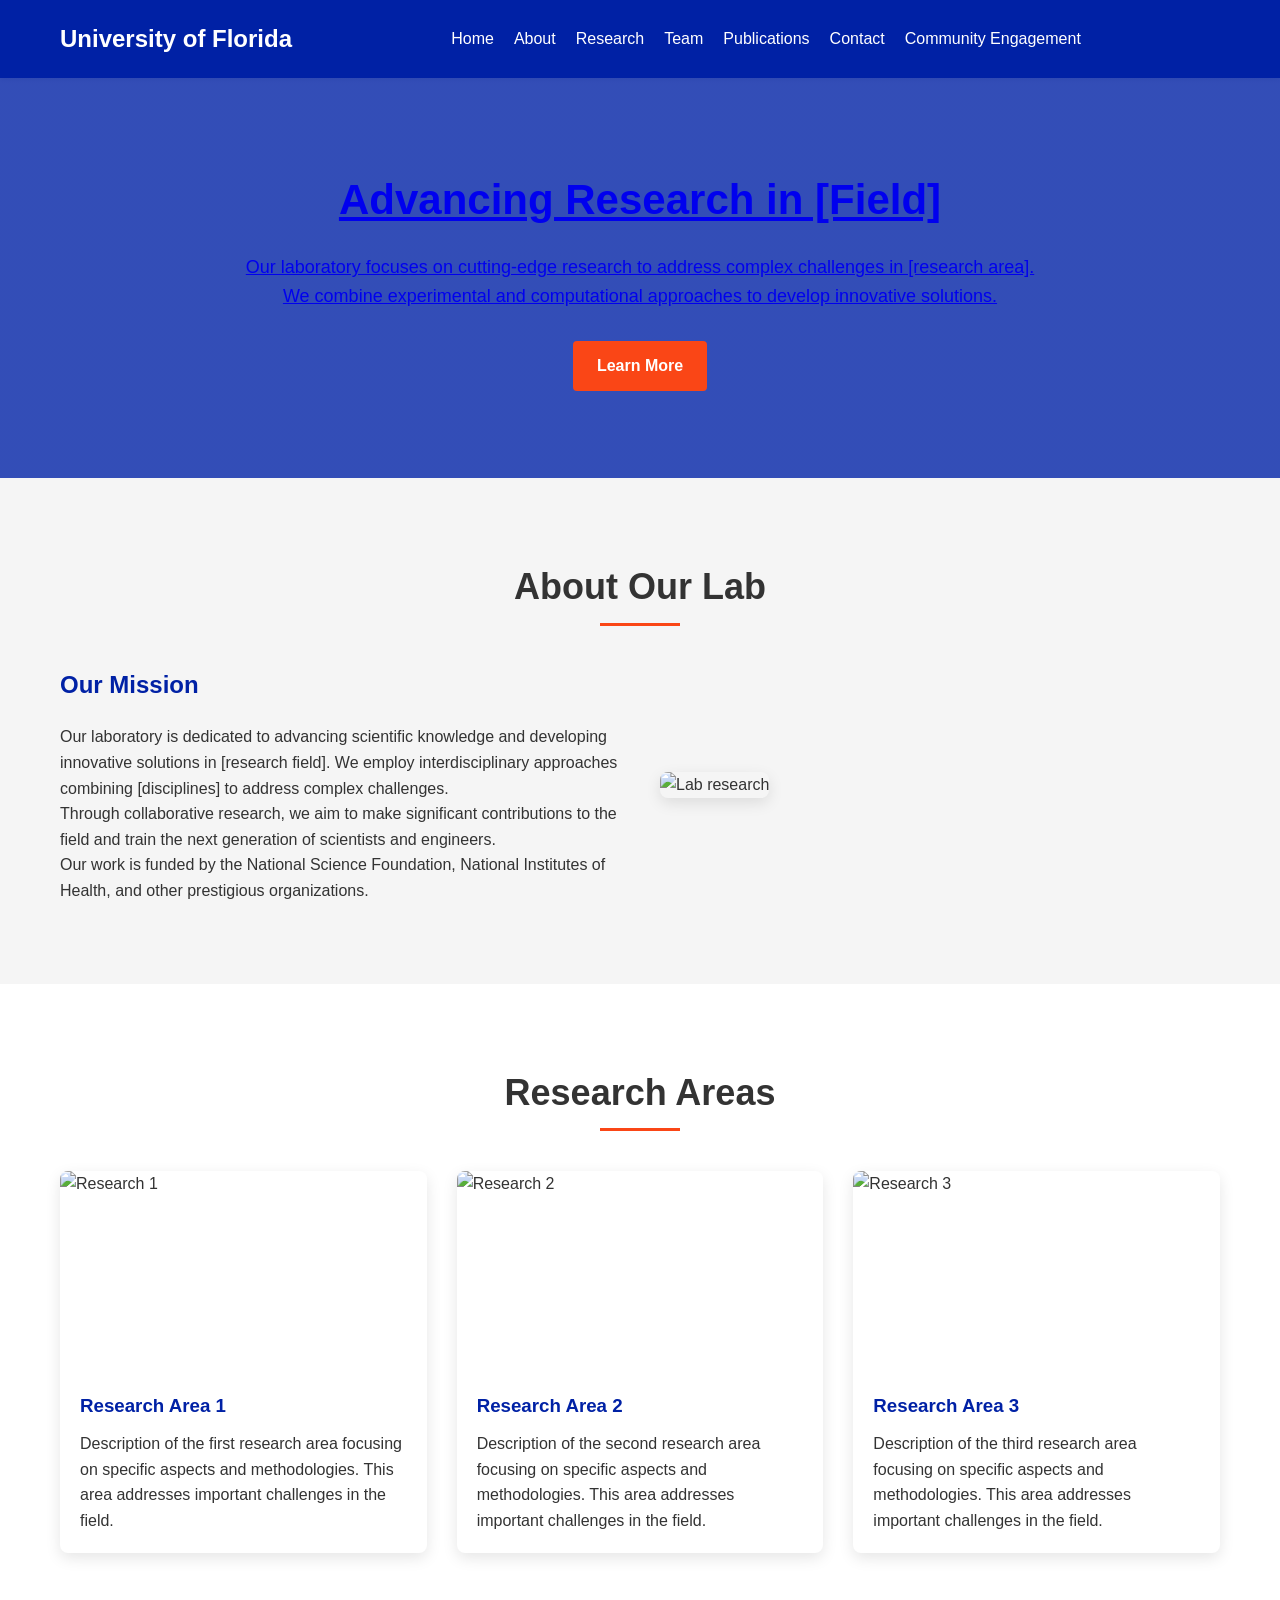
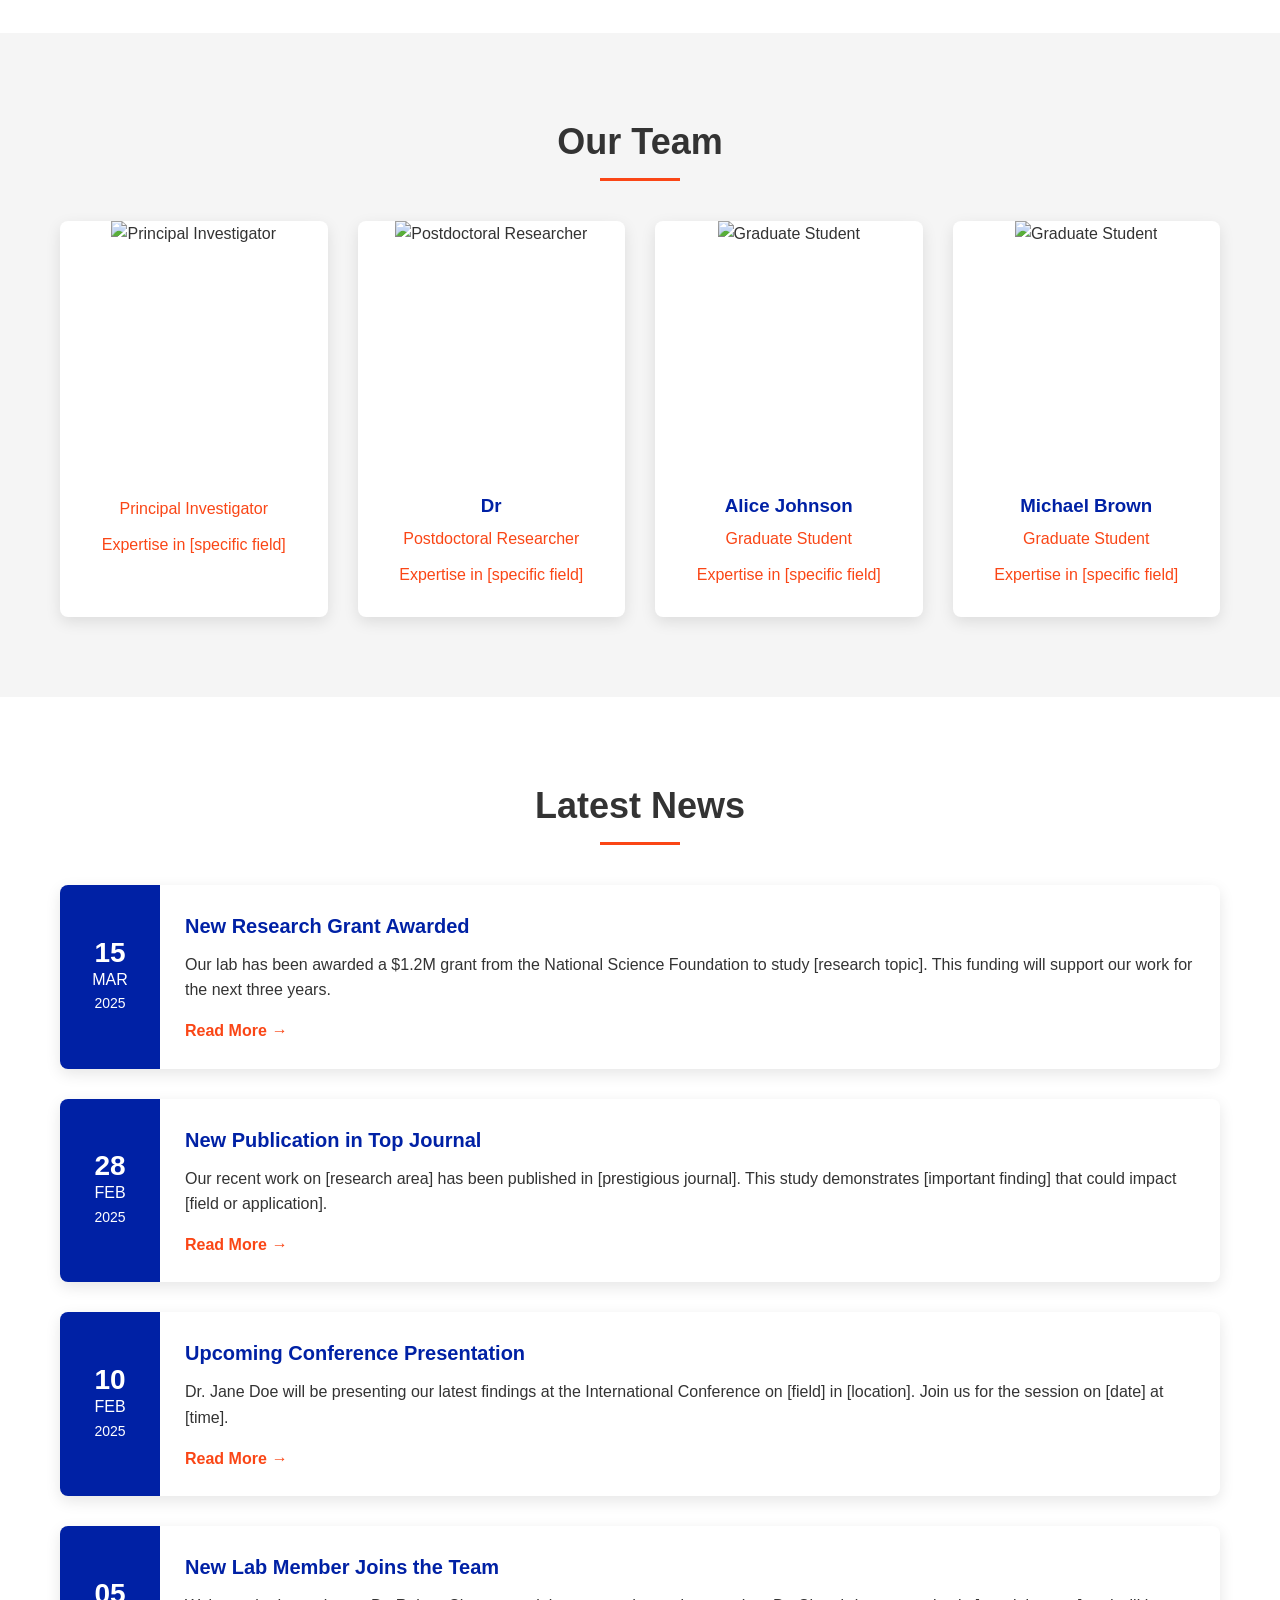
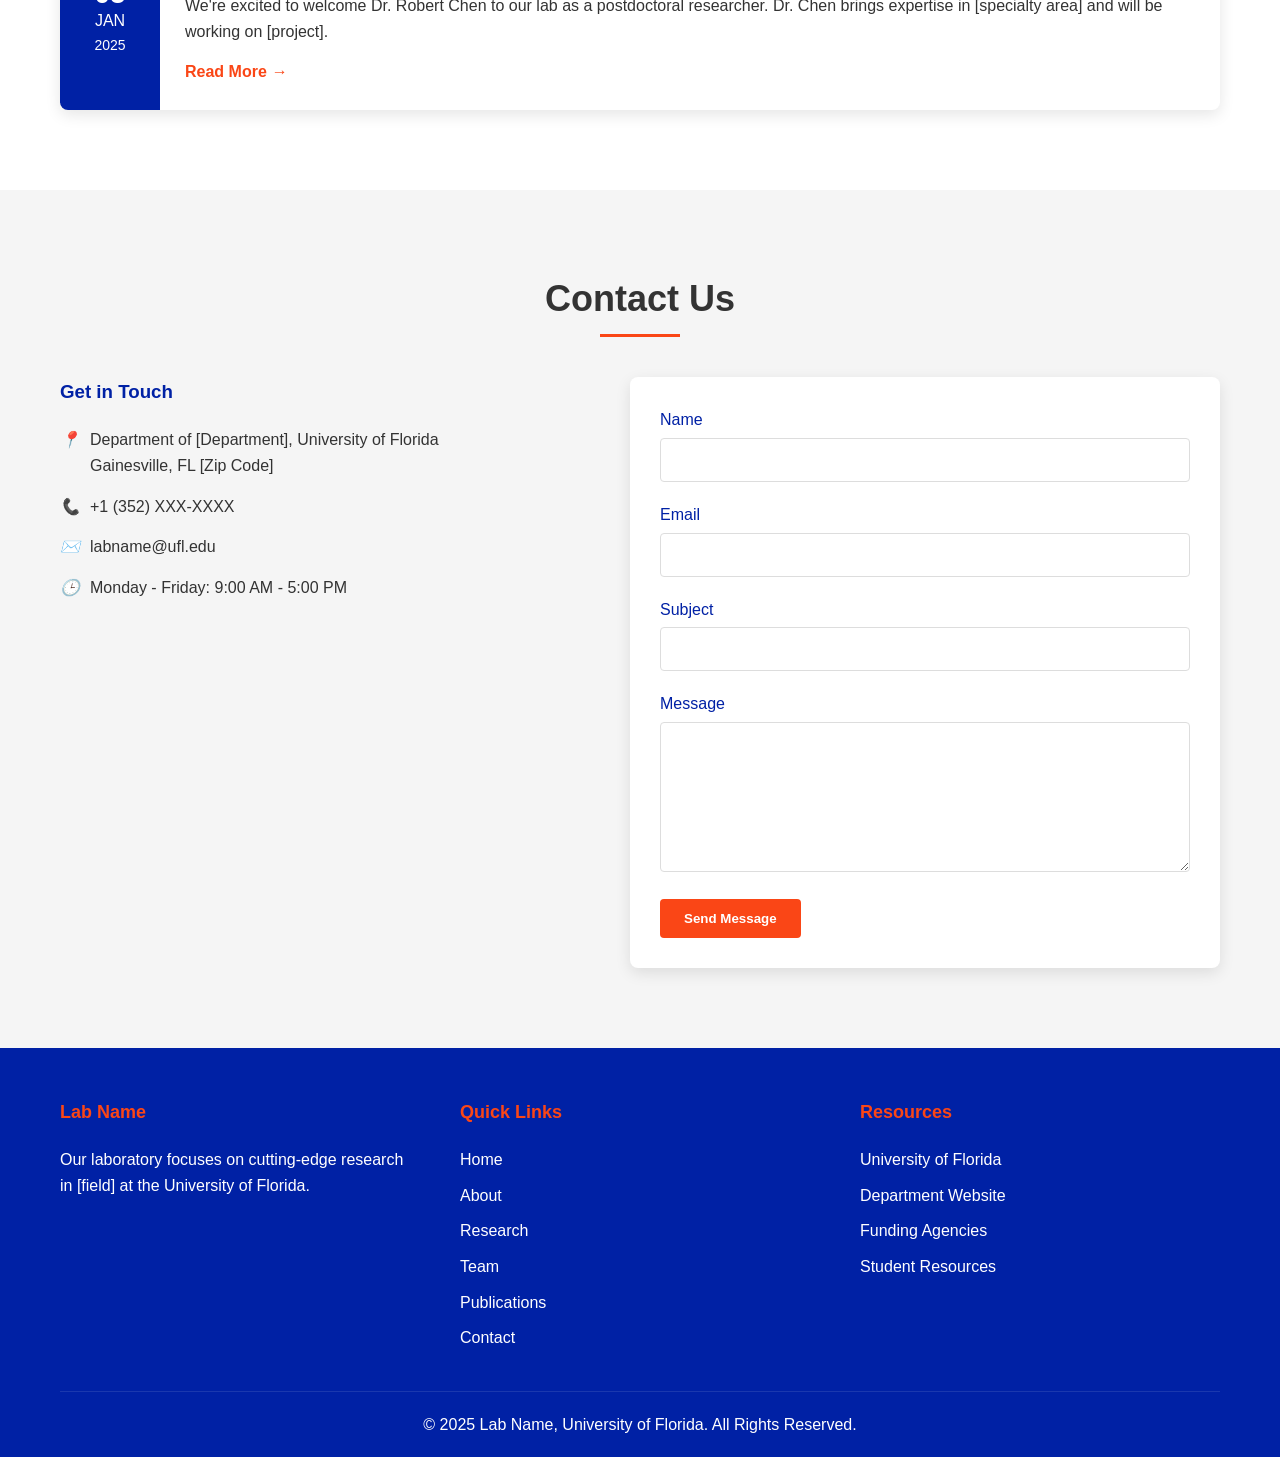
==== index.html @ 12f8aa16 "Initial commit" ====
<!DOCTYPE html>
<html lang="en">
<head>
    <meta charset="UTF-8">
    <meta name="viewport" content="width=device-width, initial-scale=1.0">
    <title>Research Laboratory</title>
    <link rel="stylesheet" href="styles.css">
</head>
<body>
    <!-- Header Section -->
    <header>
        <div class="container">
            <div class="header-content">
                <div class="logo">University of Florida</div>
                <nav>
                    <ul>
                        <li><a href="#home">Home</a></li>
                        <li><a href="#about">About</a></li>
                        <li><a href="#research">Research</a></li>
                        <li><a href="#team">Team</a></li>
                        <li><a href="#publications">Publications</a></li>
                        <li><a href="#contact">Contact</a></li>
                        <li><a href="#community">Community Engagement</li>
                    </ul>
                </nav>
            </div>
        </div>
    </header>

    <!-- Hero Section -->
    <section id="home" class="hero">
        <div class="container">
            <div class="hero-content">
                <h1>Advancing Research in [Field]</h1>
                <p>Our laboratory focuses on cutting-edge research to address complex challenges in [research area]. We combine experimental and computational approaches to develop innovative solutions.</p>
                <a href="#about" class="btn">Learn More</a>
            </div>
        </div>
    </section>

    <!-- About Section -->
    <section id="about" class="about">
        <div class="container">
            <div class="section-title">
                <h2>About Our Lab</h2>
            </div>
            <div class="about-content">
                <div class="about-text">
                    <h3>Our Mission</h3>
                    <p>Our laboratory is dedicated to advancing scientific knowledge and developing innovative solutions in [research field]. We employ interdisciplinary approaches combining [disciplines] to address complex challenges.</p>
                    <p>Through collaborative research, we aim to make significant contributions to the field and train the next generation of scientists and engineers.</p>
                    <p>Our work is funded by the National Science Foundation, National Institutes of Health, and other prestigious organizations.</p>
                </div>
                <div class="about-image">
                    <img src="images/lab-research.jpg" alt="Lab research">
                </div>
            </div>
        </div>
    </section>

    <!-- Research Section -->
    <section id="research" class="research">
        <div class="container">
            <div class="section-title">
                <h2>Research Areas</h2>
            </div>
            <div class="research-grid">
                <div class="research-item">
                    <div class="research-img">
                        <img src="images/research1.jpg" alt="Research 1">
                    </div>
                    <div class="research-content">
                        <h3>Research Area 1</h3>
                        <p>Description of the first research area focusing on specific aspects and methodologies. This area addresses important challenges in the field.</p>
                    </div>
                </div>
                <div class="research-item">
                    <div class="research-img">
                        <img src="images/research2.jpg" alt="Research 2">
                    </div>
                    <div class="research-content">
                        <h3>Research Area 2</h3>
                        <p>Description of the second research area focusing on specific aspects and methodologies. This area addresses important challenges in the field.</p>
                    </div>
                </div>
                <div class="research-item">
                    <div class="research-img">
                        <img src="images/research3.jpg" alt="Research 3">
                    </div>
                    <div class="research-content">
                        <h3>Research Area 3</h3>
                        <p>Description of the third research area focusing on specific aspects and methodologies. This area addresses important challenges in the field.</p>
                    </div>
                </div>
            </div>
        </div>
    </section>

    <!-- Team Section -->
    <section id="team" class="team">
        <div class="container">
            <div class="section-title">
                <h2>Our Team</h2>
            </div>
            <div class="team-grid">
                <div class="team-member">
                    <div class="member-img">
                        <img src="images/team1.jpg" alt="Principal Investigator">
                    </div>
                    <div class="member-info">
                        <h3></h3>
                        <p>Principal Investigator</p>
                        <p>Expertise in [specific field]</p>
                    </div>
                </div>
                <div class="team-member">
                    <div class="member-img">
                        <img src="images/team2.jpg" alt="Postdoctoral Researcher">
                    </div>
                    <div class="member-info">
                        <h3>Dr</h3>
                        <p>Postdoctoral Researcher</p>
                        <p>Expertise in [specific field]</p>
                    </div>
                </div>
                <div class="team-member">
                    <div class="member-img">
                        <img src="images/team3.jpg" alt="Graduate Student">
                    </div>
                    <div class="member-info">
                        <h3>Alice Johnson</h3>
                        <p>Graduate Student</p>
                        <p>Expertise in [specific field]</p>
                    </div>
                </div>
                <div class="team-member">
                    <div class="member-img">
                        <img src="images/team4.jpg" alt="Graduate Student">
                    </div>
                    <div class="member-info">
                        <h3>Michael Brown</h3>
                        <p>Graduate Student</p>
                        <p>Expertise in [specific field]</p>
                    </div>
                </div>
            </div>
        </div>
    </section>

    <!-- Publications Section -->
   <!-- <section id="publications" class="publications">
        <div class="container">
            <div class="section-title">
                <h2>Recent Publications</h2>
            </div>
            <div class="pub-list">
                <div class="pub-item">
                    <h3>Publication Title 1</h3>
                    <p class="authors">Doe J, Smith J, Johnson A, Brown M</p>
                    <p class="journal">Journal of Research (2024)</p>
                    <p>Brief description of the publication findings and their significance to the field.</p>
                </div>
                <div class="pub-item">
                    <h3>Publication Title 2</h3>
                    <p class="authors">Smith J, Doe J, Brown M</p>
                    <p class="journal">Science Advances (2023)</p>
                    <p>Brief description of the publication findings and their significance to the field.</p>
                </div>
                <div class="pub-item">
                    <h3>Publication Title 3</h3>
                    <p class="authors">Johnson A, Doe J, Smith J</p>
                    <p class="journal">Nature Communications (2023)</p>
                    <p>Brief description of the publication findings and their significance to the field.</p>
                </div>
                <div class="pub-item">
                    <h3>Publication Title 4</h3>
                    <p class="authors">Brown M, Johnson A, Smith J, Doe J</p>
                    <p class="journal">PNAS (2022)</p>
                    <p>Brief description of the publication findings and their significance to the field.</p>
                </div>
            </div>
        </div>
    </section> -->

    <section id="news" class="news">
        <div class="container">
            <div class="section-title">
                <h2>Latest News</h2>
            </div>
            <div class="news-container">
                <div class="news-item">
                    <div class="news-date">
                        <span class="day">15</span>
                        <span class="month">Mar</span>
                        <span class="year">2025</span>
                    </div>
                    <div class="news-content">
                        <h3>New Research Grant Awarded</h3>
                        <p>Our lab has been awarded a $1.2M grant from the National Science Foundation to study [research topic]. This funding will support our work for the next three years.</p>
                        <a href="#" class="news-link">Read More</a>
                    </div>
                </div>
                <div class="news-item">
                    <div class="news-date">
                        <span class="day">28</span>
                        <span class="month">Feb</span>
                        <span class="year">2025</span>
                    </div>
                    <div class="news-content">
                        <h3>New Publication in Top Journal</h3>
                        <p>Our recent work on [research area] has been published in [prestigious journal]. This study demonstrates [important finding] that could impact [field or application].</p>
                        <a href="#" class="news-link">Read More</a>
                    </div>
                </div>
                <div class="news-item">
                    <div class="news-date">
                        <span class="day">10</span>
                        <span class="month">Feb</span>
                        <span class="year">2025</span>
                    </div>
                    <div class="news-content">
                        <h3>Upcoming Conference Presentation</h3>
                        <p>Dr. Jane Doe will be presenting our latest findings at the International Conference on [field] in [location]. Join us for the session on [date] at [time].</p>
                        <a href="#" class="news-link">Read More</a>
                    </div>
                </div>
                <div class="news-item">
                    <div class="news-date">
                        <span class="day">05</span>
                        <span class="month">Jan</span>
                        <span class="year">2025</span>
                    </div>
                    <div class="news-content">
                        <h3>New Lab Member Joins the Team</h3>
                        <p>We're excited to welcome Dr. Robert Chen to our lab as a postdoctoral researcher. Dr. Chen brings expertise in [specialty area] and will be working on [project].</p>
                        <a href="#" class="news-link">Read More</a>
                    </div>
                </div>
            </div>
        </div>
    </section>

    <!-- Contact Section -->
    <section id="contact" class="contact">
        <div class="container">
            <div class="section-title">
                <h2>Contact Us</h2>
            </div>
            <div class="contact-content">
                <div class="contact-info">
                    <h3>Get in Touch</h3>
                    <div class="info-item">
                        <i>📍</i>
                        <p>Department of [Department], University of Florida<br>Gainesville, FL [Zip Code]</p>
                    </div>
                    <div class="info-item">
                        <i>📞</i>
                        <p>+1 (352) XXX-XXXX</p>
                    </div>
                    <div class="info-item">
                        <i>✉️</i>
                        <p>labname@ufl.edu</p>
                    </div>
                    <div class="info-item">
                        <i>🕒</i>
                        <p>Monday - Friday: 9:00 AM - 5:00 PM</p>
                    </div>
                </div>
                <div class="contact-form">
                    <form>
                        <div class="form-group">
                            <label for="name">Name</label>
                            <input type="text" id="name" class="form-control" required>
                        </div>
                        <div class="form-group">
                            <label for="email">Email</label>
                            <input type="email" id="email" class="form-control" required>
                        </div>
                        <div class="form-group">
                            <label for="subject">Subject</label>
                            <input type="text" id="subject" class="form-control" required>
                        </div>
                        <div class="form-group">
                            <label for="message">Message</label>
                            <textarea id="message" class="form-control" required></textarea>
                        </div>
                        <button type="submit" class="btn">Send Message</button>
                    </form>
                </div>
            </div>
        </div>
    </section>

    <!-- Footer -->
    <footer>
        <div class="container">
            <div class="footer-content">
                <div class="footer-column">
                    <h3>Lab Name</h3>
                    <p>Our laboratory focuses on cutting-edge research in [field] at the University of Florida.</p>
                </div>
                <div class="footer-column">
                    <h3>Quick Links</h3>
                    <ul>
                        <li><a href="#home">Home</a></li>
                        <li><a href="#about">About</a></li>
                        <li><a href="#research">Research</a></li>
                        <li><a href="#team">Team</a></li>
                        <li><a href="#publications">Publications</a></li>
                        <li><a href="#contact">Contact</a></li>
                    </ul>
                </div>
                <div class="footer-column">
                    <h3>Resources</h3>
                    <ul>
                        <li><a href="#">University of Florida</a></li>
                        <li><a href="#">Department Website</a></li>
                        <li><a href="#">Funding Agencies</a></li>
                        <li><a href="#">Student Resources</a></li>
                    </ul>
                </div>
            </div>
            <div class="copyright">
                <p>&copy; 2025 Lab Name, University of Florida. All Rights Reserved.</p>
            </div>
        </div>
    </footer>
</body>
</html>
---- styles.css ----
:root {
    --primary-blue: #0021A5; /* UF Blue */
    --primary-orange: #FA4616; /* UF Orange */
    --light-gray: #f5f5f5;
    --dark-gray: #333;
    --white: #fff;
}

* {
    margin: 0;
    padding: 0;
    box-sizing: border-box;
    font-family: 'Helvetica Neue', Arial, sans-serif;
}

body {
    line-height: 1.6;
    color: var(--dark-gray);
}

.container {
    width: 100%;
    max-width: 1200px;
    margin: 0 auto;
    padding: 0 20px;
}

/* Header styles */
header {
    background-color: var(--primary-blue);
    color: var(--white);
    padding: 20px 0;
    box-shadow: 0 2px 5px rgba(0,0,0,0.1);
}

.header-content {
    display: flex;
    justify-content: space-between;
    align-items: center;
}

.logo {
    font-size: 24px;
    font-weight: bold;
}

.logo span {
    color: var(--primary-orange);
}

nav ul {
    display: flex;
    list-style: none;
}

nav ul li {
    margin-left: 20px;
}

nav ul li a {
    color: var(--white);
    text-decoration: none;
    font-weight: 500;
    transition: color 0.3s;
}

nav ul li a:hover {
    color: var(--primary-orange);
}

/* Hero section */
.hero {
    background: linear-gradient(rgba(0, 33, 165, 0.8), rgba(0, 33, 165, 0.8)), url('../images/hero-bg.jpg');
    background-size: cover;
    background-position: center;
    height: 400px;
    display: flex;
    align-items: center;
    color: var(--white);
    text-align: center;
}

.hero-content {
    max-width: 800px;
    margin: 0 auto;
}

.hero h1 {
    font-size: 42px;
    margin-bottom: 20px;
}

.hero p {
    font-size: 18px;
    margin-bottom: 30px;
}

.btn {
    display: inline-block;
    background-color: var(--primary-orange);
    color: var(--white);
    padding: 12px 24px;
    border-radius: 4px;
    text-decoration: none;
    font-weight: bold;
    transition: background-color 0.3s;
    border: none;
    cursor: pointer;
}

.btn:hover {
    background-color: #e03e12;
}

/* About section */
.about {
    padding: 80px 0;
    background-color: var(--light-gray);
}

.section-title {
    text-align: center;
    margin-bottom: 50px;
    position: relative;
}

.section-title h2 {
    font-size: 36px;
    position: relative;
    display: inline-block;
}

.section-title h2:after {
    content: "";
    position: absolute;
    bottom: -10px;
    left: 50%;
    transform: translateX(-50%);
    width: 80px;
    height: 3px;
    background-color: var(--primary-orange);
}

.about-content {
    display: flex;
    justify-content: space-between;
    align-items: center;
    flex-wrap: wrap;
    gap: 40px;
}

.about-text {
    flex: 1;
    min-width: 300px;
}

.about-text h3 {
    font-size: 24px;
    margin-bottom: 20px;
    color: var(--primary-blue);
}

.about-image {
    flex: 1;
    min-width: 300px;
}

.about-image img {
    width: 100%;
    border-radius: 8px;
    box-shadow: 0 5px 15px rgba(0,0,0,0.1);
}

/* Research section */
.research {
    padding: 80px 0;
}

.research-grid {
    display: grid;
    grid-template-columns: repeat(auto-fill, minmax(300px, 1fr));
    gap: 30px;
}

.research-item {
    background-color: var(--white);
    border-radius: 8px;
    overflow: hidden;
    box-shadow: 0 5px 15px rgba(0,0,0,0.1);
    transition: transform 0.3s;
}

.research-item:hover {
    transform: translateY(-5px);
}

.research-img {
    height: 200px;
    overflow: hidden;
}

.research-img img {
    width: 100%;
    height: 100%;
    object-fit: cover;
}

.research-content {
    padding: 20px;
}

.research-content h3 {
    color: var(--primary-blue);
    margin-bottom: 10px;
}

/* Team section */
.team {
    padding: 80px 0;
    background-color: var(--light-gray);
}

.team-grid {
    display: grid;
    grid-template-columns: repeat(auto-fill, minmax(250px, 1fr));
    gap: 30px;
}

.team-member {
    background-color: var(--white);
    border-radius: 8px;
    overflow: hidden;
    box-shadow: 0 5px 15px rgba(0,0,0,0.1);
    text-align: center;
}

.member-img {
    height: 250px;
    overflow: hidden;
}

.member-img img {
    width: 100%;
    height: 100%;
    object-fit: cover;
}

.member-info {
    padding: 20px;
}

.member-info h3 {
    color: var(--primary-blue);
    margin-bottom: 5px;
}

.member-info p {
    color: var(--primary-orange);
    font-weight: 500;
    margin-bottom: 10px;
}

/* Publications section */
/*.publications {
    padding: 80px 0;
}

.pub-list {
    background-color: var(--white);
    border-radius: 8px;
    padding: 30px;
    box-shadow: 0 5px 15px rgba(0,0,0,0.1);
}

.pub-item {
    margin-bottom: 20px;
    padding-bottom: 20px;
    border-bottom: 1px solid #eee;
}

.pub-item:last-child {
    margin-bottom: 0;
    padding-bottom: 0;
    border-bottom: none;
}

.pub-item h3 {
    color: var(--primary-blue);
    margin-bottom: 5px;
}

.pub-item p {
    margin-bottom: 10px;
}

.pub-item .authors {
    font-style: italic;
}

.pub-item .journal {
    color: var(--primary-orange);
    font-weight: 500;
}*/

.news {
    padding: 80px 0;
}

.news-container {
    display: flex;
    flex-direction: column;
    gap: 30px;
}

.news-item {
    display: flex;
    background-color: var(--white);
    border-radius: 8px;
    overflow: hidden;
    box-shadow: 0 5px 15px rgba(0,0,0,0.1);
}

.news-date {
    display: flex;
    flex-direction: column;
    justify-content: center;
    align-items: center;
    padding: 20px;
    background-color: var(--primary-blue);
    color: var(--white);
    min-width: 100px;
    text-align: center;
}

.news-date .day {
    font-size: 28px;
    font-weight: bold;
    line-height: 1;
}

.news-date .month {
    font-size: 16px;
    text-transform: uppercase;
}

.news-date .year {
    font-size: 14px;
}

.news-content {
    padding: 25px;
    flex: 1;
}

.news-content h3 {
    color: var(--primary-blue);
    margin-bottom: 10px;
    font-size: 20px;
}

.news-content p {
    margin-bottom: 15px;
}

.news-link {
    display: inline-block;
    color: var(--primary-orange);
    font-weight: bold;
    text-decoration: none;
    position: relative;
}

.news-link:after {
    content: "→";
    margin-left: 5px;
    transition: margin 0.3s;
}

.news-link:hover:after {
    margin-left: 10px;
}

/* Contact section */
.contact {
    padding: 80px 0;
    background-color: var(--light-gray);
}

.contact-content {
    display: flex;
    justify-content: space-between;
    flex-wrap: wrap;
    gap: 40px;
}

.contact-info {
    flex: 1;
    min-width: 300px;
}

.contact-info h3 {
    color: var(--primary-blue);
    margin-bottom: 20px;
}

.info-item {
    display: flex;
    margin-bottom: 15px;
}

.info-item i {
    color: var(--primary-orange);
    margin-right: 10px;
    width: 20px;
}

.contact-form {
    flex: 1;
    min-width: 300px;
    background-color: var(--white);
    padding: 30px;
    border-radius: 8px;
    box-shadow: 0 5px 15px rgba(0,0,0,0.1);
}

.form-group {
    margin-bottom: 20px;
}

.form-group label {
    display: block;
    margin-bottom: 5px;
    font-weight: 500;
    color: var(--primary-blue);
}

.form-control {
    width: 100%;
    padding: 12px;
    border: 1px solid #ddd;
    border-radius: 4px;
    font-size: 16px;
}

textarea.form-control {
    height: 150px;
    resize: vertical;
}

/* Footer */
footer {
    background-color: var(--primary-blue);
    color: var(--white);
    padding: 50px 0 20px;
}

.footer-content {
    display: flex;
    justify-content: space-between;
    flex-wrap: wrap;
    gap: 40px;
    margin-bottom: 30px;
}

.footer-column {
    flex: 1;
    min-width: 200px;
}

.footer-column h3 {
    color: var(--primary-orange);
    margin-bottom: 20px;
    font-size: 18px;
}

.footer-column ul {
    list-style: none;
}

.footer-column ul li {
    margin-bottom: 10px;
}

.footer-column ul li a {
    color: var(--white);
    text-decoration: none;
    transition: color 0.3s;
}

.footer-column ul li a:hover {
    color: var(--primary-orange);
}

.copyright {
    text-align: center;
    padding-top: 20px;
    border-top: 1px solid rgba(255,255,255,0.1);
}

/* Responsive styles */
@media (max-width: 768px) {
    .header-content {
        flex-direction: column;
        text-align: center;
    }
    
    nav ul {
        margin-top: 20px;
        justify-content: center;
    }
    
    nav ul li:first-child {
        margin-left: 0;
    }
    
    .hero {
        height: 300px;
    }
    
    .hero h1 {
        font-size: 32px;
    }
    
    .section-title h2 {
        font-size: 28px;
    }
}
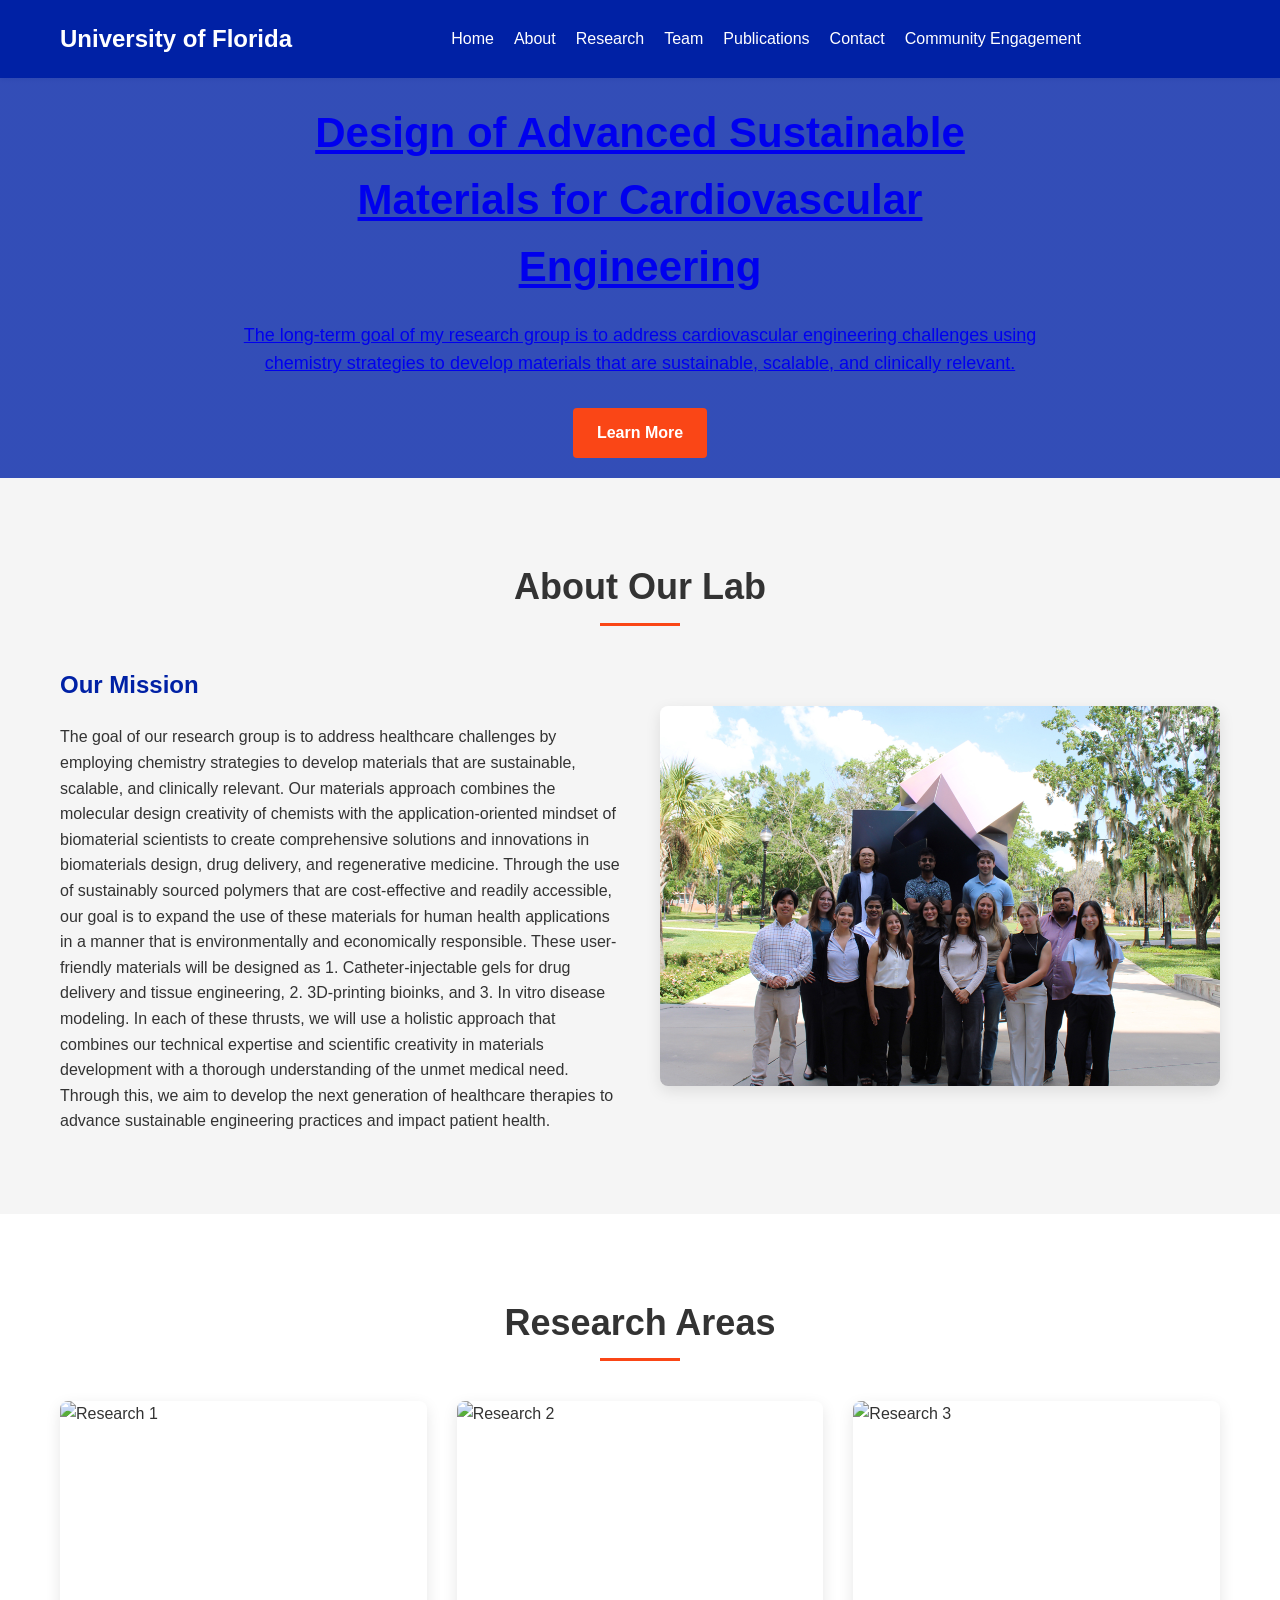
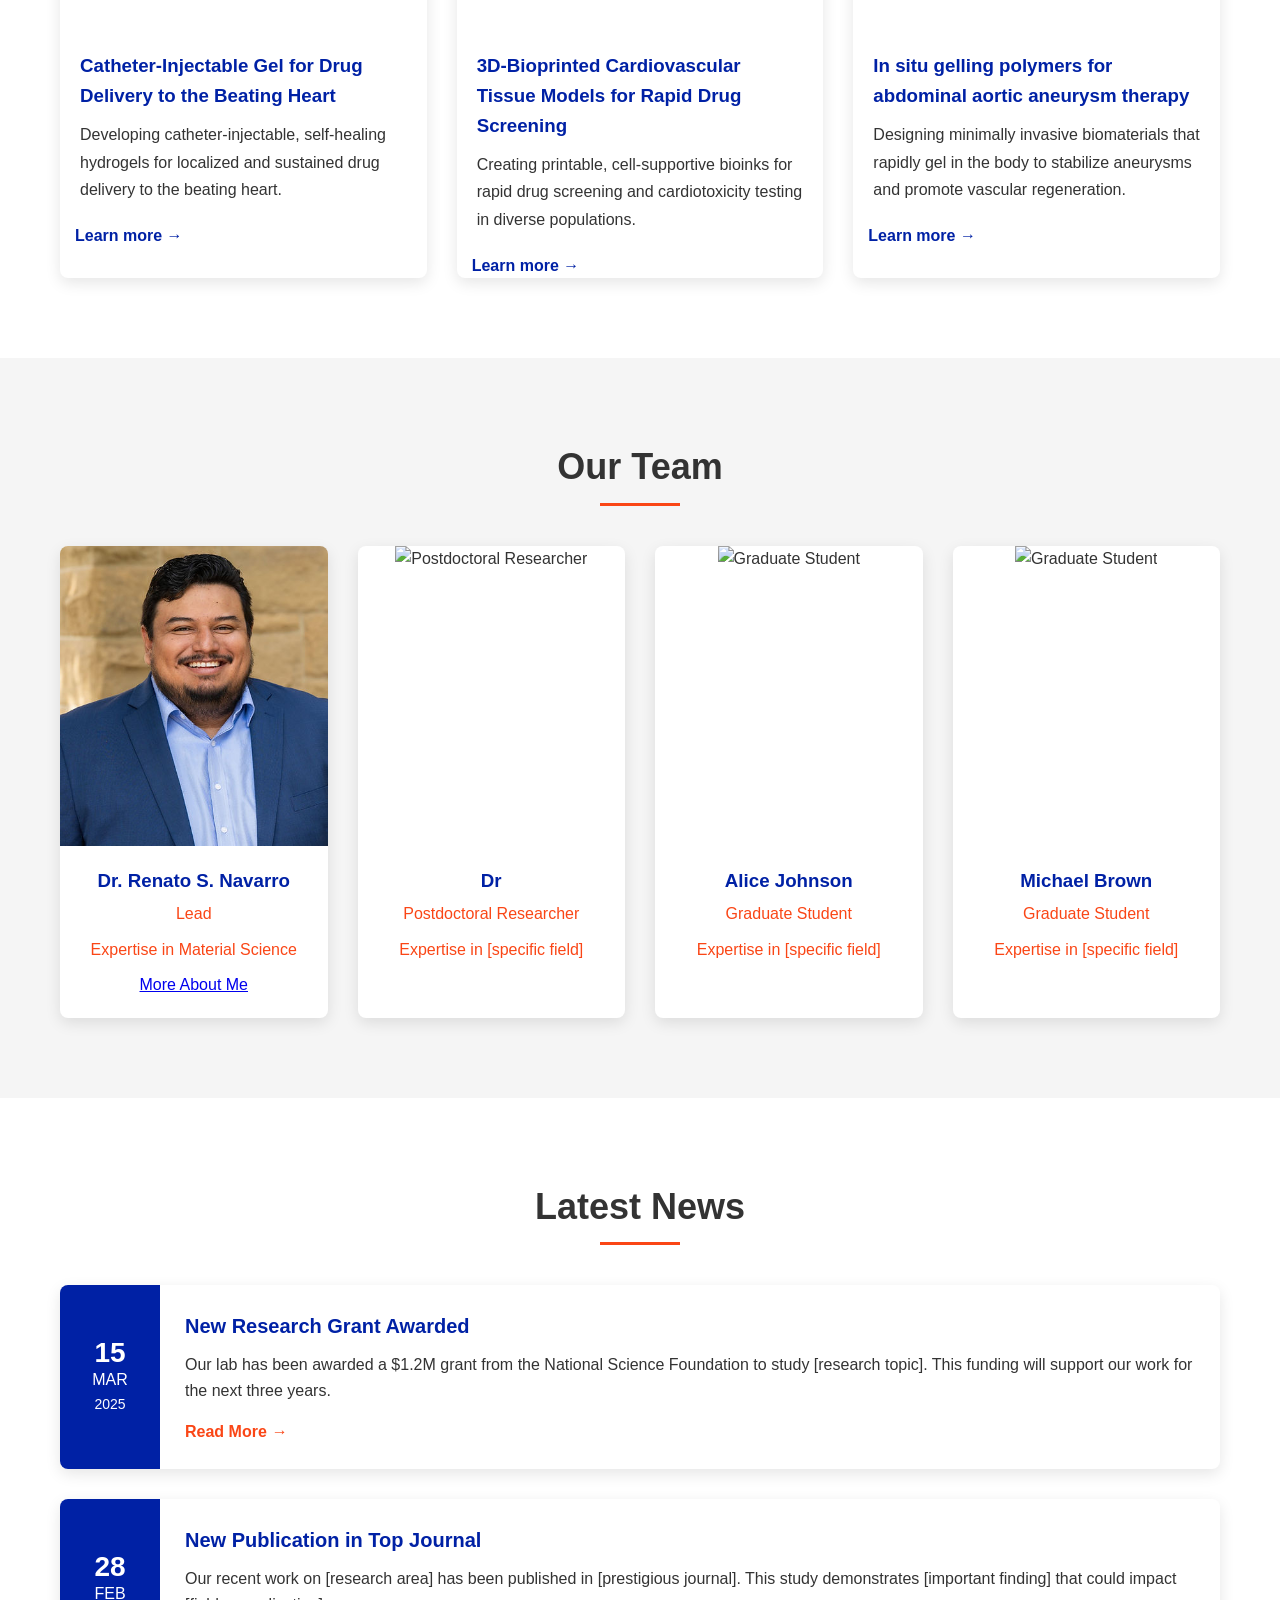
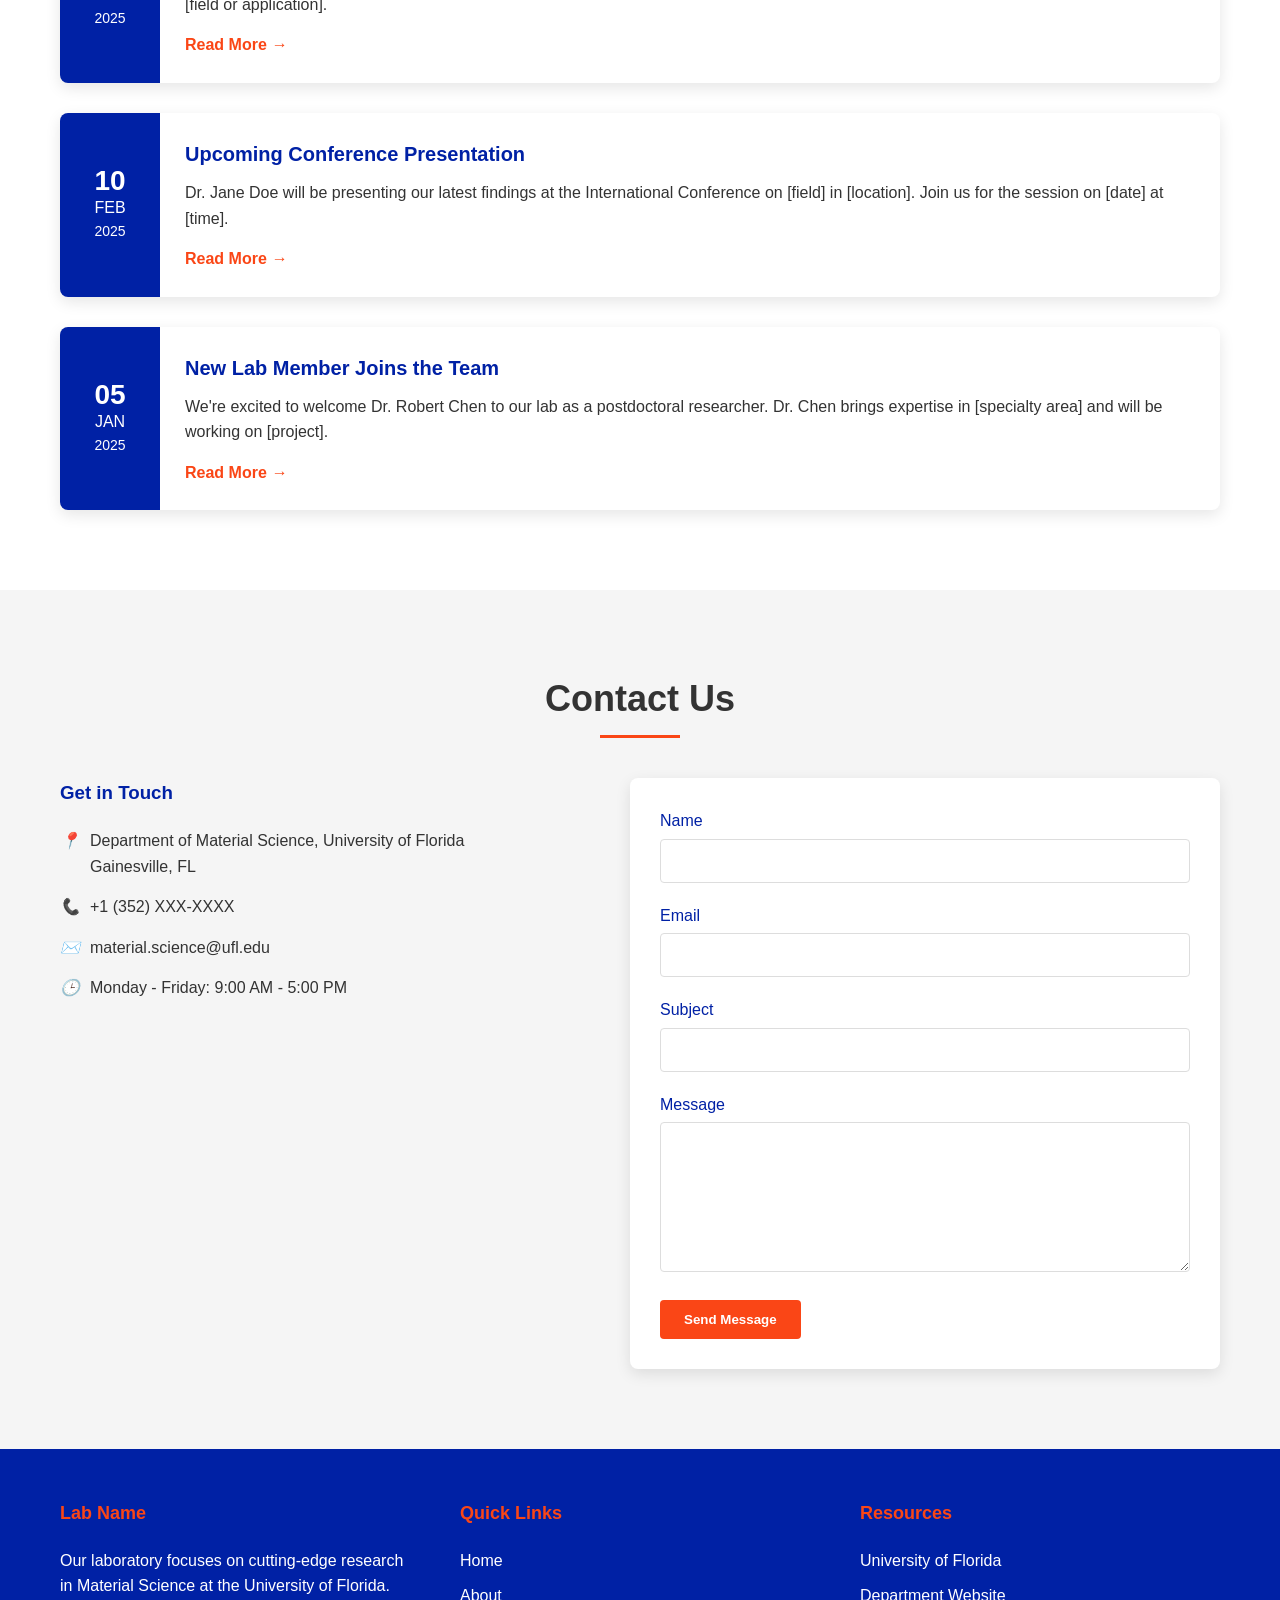
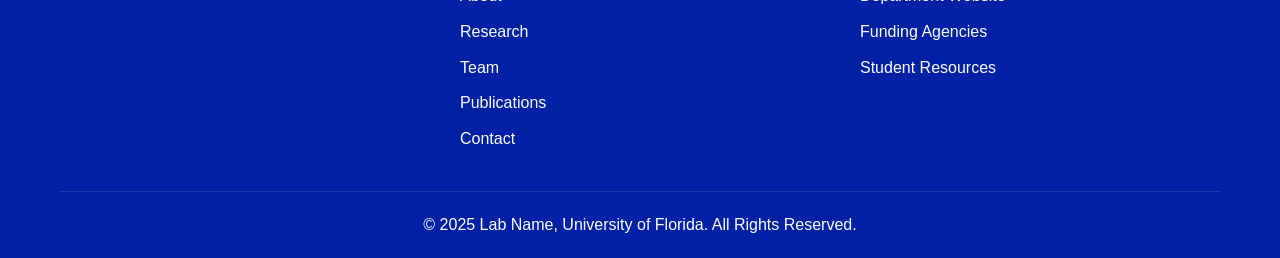
==== commit 3394a525: "Added new pages" ====
--- a/index.html
+++ b/index.html
@@ -1,329 +1,345 @@
-<!DOCTYPE html>
-<html lang="en">
-<head>
-    <meta charset="UTF-8">
-    <meta name="viewport" content="width=device-width, initial-scale=1.0">
-    <title>Research Laboratory</title>
-    <link rel="stylesheet" href="styles.css">
-</head>
-<body>
-    <!-- Header Section -->
-    <header>
-        <div class="container">
-            <div class="header-content">
-                <div class="logo">University of Florida</div>
-                <nav>
-                    <ul>
-                        <li><a href="#home">Home</a></li>
-                        <li><a href="#about">About</a></li>
-                        <li><a href="#research">Research</a></li>
-                        <li><a href="#team">Team</a></li>
-                        <li><a href="#publications">Publications</a></li>
-                        <li><a href="#contact">Contact</a></li>
-                        <li><a href="#community">Community Engagement</li>
-                    </ul>
-                </nav>
-            </div>
-        </div>
-    </header>
-
-    <!-- Hero Section -->
-    <section id="home" class="hero">
-        <div class="container">
-            <div class="hero-content">
-                <h1>Advancing Research in [Field]</h1>
-                <p>Our laboratory focuses on cutting-edge research to address complex challenges in [research area]. We combine experimental and computational approaches to develop innovative solutions.</p>
-                <a href="#about" class="btn">Learn More</a>
-            </div>
-        </div>
-    </section>
-
-    <!-- About Section -->
-    <section id="about" class="about">
-        <div class="container">
-            <div class="section-title">
-                <h2>About Our Lab</h2>
-            </div>
-            <div class="about-content">
-                <div class="about-text">
-                    <h3>Our Mission</h3>
-                    <p>Our laboratory is dedicated to advancing scientific knowledge and developing innovative solutions in [research field]. We employ interdisciplinary approaches combining [disciplines] to address complex challenges.</p>
-                    <p>Through collaborative research, we aim to make significant contributions to the field and train the next generation of scientists and engineers.</p>
-                    <p>Our work is funded by the National Science Foundation, National Institutes of Health, and other prestigious organizations.</p>
-                </div>
-                <div class="about-image">
-                    <img src="images/lab-research.jpg" alt="Lab research">
-                </div>
-            </div>
-        </div>
-    </section>
-
-    <!-- Research Section -->
-    <section id="research" class="research">
-        <div class="container">
-            <div class="section-title">
-                <h2>Research Areas</h2>
-            </div>
-            <div class="research-grid">
-                <div class="research-item">
-                    <div class="research-img">
-                        <img src="images/research1.jpg" alt="Research 1">
-                    </div>
-                    <div class="research-content">
-                        <h3>Research Area 1</h3>
-                        <p>Description of the first research area focusing on specific aspects and methodologies. This area addresses important challenges in the field.</p>
-                    </div>
-                </div>
-                <div class="research-item">
-                    <div class="research-img">
-                        <img src="images/research2.jpg" alt="Research 2">
-                    </div>
-                    <div class="research-content">
-                        <h3>Research Area 2</h3>
-                        <p>Description of the second research area focusing on specific aspects and methodologies. This area addresses important challenges in the field.</p>
-                    </div>
-                </div>
-                <div class="research-item">
-                    <div class="research-img">
-                        <img src="images/research3.jpg" alt="Research 3">
-                    </div>
-                    <div class="research-content">
-                        <h3>Research Area 3</h3>
-                        <p>Description of the third research area focusing on specific aspects and methodologies. This area addresses important challenges in the field.</p>
-                    </div>
-                </div>
-            </div>
-        </div>
-    </section>
-
-    <!-- Team Section -->
-    <section id="team" class="team">
-        <div class="container">
-            <div class="section-title">
-                <h2>Our Team</h2>
-            </div>
-            <div class="team-grid">
-                <div class="team-member">
-                    <div class="member-img">
-                        <img src="images/team1.jpg" alt="Principal Investigator">
-                    </div>
-                    <div class="member-info">
-                        <h3></h3>
-                        <p>Principal Investigator</p>
-                        <p>Expertise in [specific field]</p>
-                    </div>
-                </div>
-                <div class="team-member">
-                    <div class="member-img">
-                        <img src="images/team2.jpg" alt="Postdoctoral Researcher">
-                    </div>
-                    <div class="member-info">
-                        <h3>Dr</h3>
-                        <p>Postdoctoral Researcher</p>
-                        <p>Expertise in [specific field]</p>
-                    </div>
-                </div>
-                <div class="team-member">
-                    <div class="member-img">
-                        <img src="images/team3.jpg" alt="Graduate Student">
-                    </div>
-                    <div class="member-info">
-                        <h3>Alice Johnson</h3>
-                        <p>Graduate Student</p>
-                        <p>Expertise in [specific field]</p>
-                    </div>
-                </div>
-                <div class="team-member">
-                    <div class="member-img">
-                        <img src="images/team4.jpg" alt="Graduate Student">
-                    </div>
-                    <div class="member-info">
-                        <h3>Michael Brown</h3>
-                        <p>Graduate Student</p>
-                        <p>Expertise in [specific field]</p>
-                    </div>
-                </div>
-            </div>
-        </div>
-    </section>
-
-    <!-- Publications Section -->
-   <!-- <section id="publications" class="publications">
-        <div class="container">
-            <div class="section-title">
-                <h2>Recent Publications</h2>
-            </div>
-            <div class="pub-list">
-                <div class="pub-item">
-                    <h3>Publication Title 1</h3>
-                    <p class="authors">Doe J, Smith J, Johnson A, Brown M</p>
-                    <p class="journal">Journal of Research (2024)</p>
-                    <p>Brief description of the publication findings and their significance to the field.</p>
-                </div>
-                <div class="pub-item">
-                    <h3>Publication Title 2</h3>
-                    <p class="authors">Smith J, Doe J, Brown M</p>
-                    <p class="journal">Science Advances (2023)</p>
-                    <p>Brief description of the publication findings and their significance to the field.</p>
-                </div>
-                <div class="pub-item">
-                    <h3>Publication Title 3</h3>
-                    <p class="authors">Johnson A, Doe J, Smith J</p>
-                    <p class="journal">Nature Communications (2023)</p>
-                    <p>Brief description of the publication findings and their significance to the field.</p>
-                </div>
-                <div class="pub-item">
-                    <h3>Publication Title 4</h3>
-                    <p class="authors">Brown M, Johnson A, Smith J, Doe J</p>
-                    <p class="journal">PNAS (2022)</p>
-                    <p>Brief description of the publication findings and their significance to the field.</p>
-                </div>
-            </div>
-        </div>
-    </section> -->
-
-    <section id="news" class="news">
-        <div class="container">
-            <div class="section-title">
-                <h2>Latest News</h2>
-            </div>
-            <div class="news-container">
-                <div class="news-item">
-                    <div class="news-date">
-                        <span class="day">15</span>
-                        <span class="month">Mar</span>
-                        <span class="year">2025</span>
-                    </div>
-                    <div class="news-content">
-                        <h3>New Research Grant Awarded</h3>
-                        <p>Our lab has been awarded a $1.2M grant from the National Science Foundation to study [research topic]. This funding will support our work for the next three years.</p>
-                        <a href="#" class="news-link">Read More</a>
-                    </div>
-                </div>
-                <div class="news-item">
-                    <div class="news-date">
-                        <span class="day">28</span>
-                        <span class="month">Feb</span>
-                        <span class="year">2025</span>
-                    </div>
-                    <div class="news-content">
-                        <h3>New Publication in Top Journal</h3>
-                        <p>Our recent work on [research area] has been published in [prestigious journal]. This study demonstrates [important finding] that could impact [field or application].</p>
-                        <a href="#" class="news-link">Read More</a>
-                    </div>
-                </div>
-                <div class="news-item">
-                    <div class="news-date">
-                        <span class="day">10</span>
-                        <span class="month">Feb</span>
-                        <span class="year">2025</span>
-                    </div>
-                    <div class="news-content">
-                        <h3>Upcoming Conference Presentation</h3>
-                        <p>Dr. Jane Doe will be presenting our latest findings at the International Conference on [field] in [location]. Join us for the session on [date] at [time].</p>
-                        <a href="#" class="news-link">Read More</a>
-                    </div>
-                </div>
-                <div class="news-item">
-                    <div class="news-date">
-                        <span class="day">05</span>
-                        <span class="month">Jan</span>
-                        <span class="year">2025</span>
-                    </div>
-                    <div class="news-content">
-                        <h3>New Lab Member Joins the Team</h3>
-                        <p>We're excited to welcome Dr. Robert Chen to our lab as a postdoctoral researcher. Dr. Chen brings expertise in [specialty area] and will be working on [project].</p>
-                        <a href="#" class="news-link">Read More</a>
-                    </div>
-                </div>
-            </div>
-        </div>
-    </section>
-
-    <!-- Contact Section -->
-    <section id="contact" class="contact">
-        <div class="container">
-            <div class="section-title">
-                <h2>Contact Us</h2>
-            </div>
-            <div class="contact-content">
-                <div class="contact-info">
-                    <h3>Get in Touch</h3>
-                    <div class="info-item">
-                        <i>📍</i>
-                        <p>Department of [Department], University of Florida<br>Gainesville, FL [Zip Code]</p>
-                    </div>
-                    <div class="info-item">
-                        <i>📞</i>
-                        <p>+1 (352) XXX-XXXX</p>
-                    </div>
-                    <div class="info-item">
-                        <i>✉️</i>
-                        <p>labname@ufl.edu</p>
-                    </div>
-                    <div class="info-item">
-                        <i>🕒</i>
-                        <p>Monday - Friday: 9:00 AM - 5:00 PM</p>
-                    </div>
-                </div>
-                <div class="contact-form">
-                    <form>
-                        <div class="form-group">
-                            <label for="name">Name</label>
-                            <input type="text" id="name" class="form-control" required>
-                        </div>
-                        <div class="form-group">
-                            <label for="email">Email</label>
-                            <input type="email" id="email" class="form-control" required>
-                        </div>
-                        <div class="form-group">
-                            <label for="subject">Subject</label>
-                            <input type="text" id="subject" class="form-control" required>
-                        </div>
-                        <div class="form-group">
-                            <label for="message">Message</label>
-                            <textarea id="message" class="form-control" required></textarea>
-                        </div>
-                        <button type="submit" class="btn">Send Message</button>
-                    </form>
-                </div>
-            </div>
-        </div>
-    </section>
-
-    <!-- Footer -->
-    <footer>
-        <div class="container">
-            <div class="footer-content">
-                <div class="footer-column">
-                    <h3>Lab Name</h3>
-                    <p>Our laboratory focuses on cutting-edge research in [field] at the University of Florida.</p>
-                </div>
-                <div class="footer-column">
-                    <h3>Quick Links</h3>
-                    <ul>
-                        <li><a href="#home">Home</a></li>
-                        <li><a href="#about">About</a></li>
-                        <li><a href="#research">Research</a></li>
-                        <li><a href="#team">Team</a></li>
-                        <li><a href="#publications">Publications</a></li>
-                        <li><a href="#contact">Contact</a></li>
-                    </ul>
-                </div>
-                <div class="footer-column">
-                    <h3>Resources</h3>
-                    <ul>
-                        <li><a href="#">University of Florida</a></li>
-                        <li><a href="#">Department Website</a></li>
-                        <li><a href="#">Funding Agencies</a></li>
-                        <li><a href="#">Student Resources</a></li>
-                    </ul>
-                </div>
-            </div>
-            <div class="copyright">
-                <p>&copy; 2025 Lab Name, University of Florida. All Rights Reserved.</p>
-            </div>
-        </div>
-    </footer>
-</body>
+<!DOCTYPE html>
+<html lang="en">
+<head>
+    <meta charset="UTF-8">
+    <meta name="viewport" content="width=device-width, initial-scale=1.0">
+    <title>Research Laboratory</title>
+    <link rel="stylesheet" href="styles.css">
+</head>
+<body>
+    <!-- Header Section -->
+    <header>
+        <div class="container">
+            <div class="header-content">
+                <div class="logo">University of Florida</div>
+                <nav>
+                    <ul>
+                        <li><a href="#index.html">Home</a></li>
+                        <li><a href="about.html">About</a></li>
+                        <li><a href="research.html">Research</a></li>
+                        <li><a href="team.html">Team</a></li>
+                        <li><a href="publications.html">Publications</a></li>
+                        <li><a href="contact.html">Contact</a></li>
+                        <li><a href="community.html">Community Engagement</li>
+                    </ul>
+                </nav>
+            </div>
+        </div>
+    </header>
+
+    <!-- Hero Section -->
+    <section id="home" class="hero">
+        <div class="container">
+            <div class="hero-content">
+                <h1>Design of Advanced Sustainable Materials for Cardiovascular Engineering</h1>
+                <p>The long-term goal of my research group is to address cardiovascular engineering challenges using chemistry strategies to develop materials that are sustainable, scalable, and clinically relevant.</p>
+                <a href="#research" class="btn">Learn More</a>
+            </div>
+        </div>
+    </section>
+
+    <!-- About Section -->
+    <section id="about" class="about">
+        <div class="container">
+            <div class="section-title">
+                <h2>About Our Lab</h2>
+            </div>
+            <div class="about-content">
+                <div class="about-text">
+                    <h3>Our Mission</h3>
+                    <p>The goal of our research group is to address healthcare challenges by employing chemistry strategies to develop materials that are sustainable, scalable, and clinically relevant. 
+                        Our materials approach combines the molecular design creativity of chemists with the application-oriented mindset of biomaterial scientists to create comprehensive solutions and innovations in biomaterials design, drug delivery, and regenerative medicine. 
+                        Through the use of sustainably sourced polymers that are cost-effective and readily accessible, our goal is to expand the use of these materials for human health applications in a manner that is environmentally and economically responsible. 
+                        These user-friendly materials will be designed as 1. Catheter-injectable gels for drug delivery and tissue engineering, 2. 3D-printing bioinks, and 3. In vitro disease modeling. In each of these thrusts, we will use a holistic approach that combines our technical expertise and scientific creativity in materials development with a thorough understanding of the unmet medical need. 
+                        Through this, we aim to develop the next generation of healthcare therapies to advance sustainable engineering practices and impact patient health.</p>
+                </div>
+                <div class="about-image">
+                    <img src="Images/LabImg.png" alt="Lab research">
+                </div>
+            </div>
+        </div>
+    </section>
+
+    <!-- Research Section -->
+    <section id="research" class="research">
+        <div class="container">
+            <div class="section-title">
+                <h2>Research Areas</h2>
+            </div>
+            <div class="research-grid">
+                <div class="research-item">
+                    <div class="research-img">
+                        <img src="images/Research_1.png" alt="Research 1">
+                    </div>
+                    <div class="research-content">
+                        <h3>Catheter-Injectable Gel for Drug Delivery to the Beating Heart</h3>
+                        <p>Developing catheter-injectable, self-healing hydrogels for localized and sustained
+                    drug delivery to the beating heart.</p>
+                    </div>
+                    <div>
+                        <a href="research.html#injectable-gels" class="research-link"> Learn more → </a>
+
+                    </div>
+                </div>
+                <div class="research-item">
+                    <div class="research-img">
+                        <img src="images/Research_2.png" alt="Research 2">
+                    </div>
+                    <div class="research-content">
+                        <h3>3D-Bioprinted Cardiovascular Tissue Models for Rapid Drug Screening</h3>
+                        <p>Creating printable, cell-supportive bioinks for rapid drug screening and
+                    cardiotoxicity testing in diverse populations.</p>
+                    </div>
+                    <div>
+                     <a href="research.html#bioprinting" class="research-link"> Learn more → </a>   
+                    </div>
+                </div>
+                <div class="research-item">
+                    <div class="research-img">
+                        <img src="images/Research_3.png" alt="Research 3">
+                    </div>
+                    <div class="research-content">
+                        <h3>In situ gelling polymers for abdominal aortic aneurysm therapy</h3>
+                        <p>Designing minimally invasive biomaterials that rapidly gel in the body to stabilize
+                    aneurysms and promote vascular regeneration.</p>
+                    </div>
+                    <div>
+                       <a href="research.html#aneurysm" class="research-link"> Learn more → </a> 
+                    </div>
+                </div>
+            </div>
+        </div>
+    </section>
+
+    <!-- Team Section -->
+    <section id="team" class="team">
+        <div class="container">
+            <div class="section-title">
+                <h2>Our Team</h2>
+            </div>
+            <div class="team-grid">
+                <div class="team-member">
+                    <div class="member-img">
+                        <img src="Images/RNavarro.jpeg" alt="Lead">
+                    </div>
+                    <div class="member-info">
+                        <h3>Dr. Renato S. Navarro</h3>
+                        <p>Lead</p>
+                        <p>Expertise in Material Science</p>
+                        <a href="team.html#renato-navarro">More About Me</a>
+                    </div>
+                </div>
+                <div class="team-member">
+                    <div class="member-img">
+                        <img src="images/team2.jpg" alt="Postdoctoral Researcher">
+                    </div>
+                    <div class="member-info">
+                        <h3>Dr</h3>
+                        <p>Postdoctoral Researcher</p>
+                        <p>Expertise in [specific field]</p>
+                    </div>
+                </div>
+                <div class="team-member">
+                    <div class="member-img">
+                        <img src="images/team3.jpg" alt="Graduate Student">
+                    </div>
+                    <div class="member-info">
+                        <h3>Alice Johnson</h3>
+                        <p>Graduate Student</p>
+                        <p>Expertise in [specific field]</p>
+                    </div>
+                </div>
+                <div class="team-member">
+                    <div class="member-img">
+                        <img src="images/team4.jpg" alt="Graduate Student">
+                    </div>
+                    <div class="member-info">
+                        <h3>Michael Brown</h3>
+                        <p>Graduate Student</p>
+                        <p>Expertise in [specific field]</p>
+                    </div>
+                </div>
+            </div>
+        </div>
+    </section>
+
+    <!-- Publications Section -->
+   <!-- <section id="publications" class="publications">
+        <div class="container">
+            <div class="section-title">
+                <h2>Recent Publications</h2>
+            </div>
+            <div class="pub-list">
+                <div class="pub-item">
+                    <h3>Publication Title 1</h3>
+                    <p class="authors">Doe J, Smith J, Johnson A, Brown M</p>
+                    <p class="journal">Journal of Research (2024)</p>
+                    <p>Brief description of the publication findings and their significance to the field.</p>
+                </div>
+                <div class="pub-item">
+                    <h3>Publication Title 2</h3>
+                    <p class="authors">Smith J, Doe J, Brown M</p>
+                    <p class="journal">Science Advances (2023)</p>
+                    <p>Brief description of the publication findings and their significance to the field.</p>
+                </div>
+                <div class="pub-item">
+                    <h3>Publication Title 3</h3>
+                    <p class="authors">Johnson A, Doe J, Smith J</p>
+                    <p class="journal">Nature Communications (2023)</p>
+                    <p>Brief description of the publication findings and their significance to the field.</p>
+                </div>
+                <div class="pub-item">
+                    <h3>Publication Title 4</h3>
+                    <p class="authors">Brown M, Johnson A, Smith J, Doe J</p>
+                    <p class="journal">PNAS (2022)</p>
+                    <p>Brief description of the publication findings and their significance to the field.</p>
+                </div>
+            </div>
+        </div>
+    </section> -->
+
+    <section id="news" class="news">
+        <div class="container">
+            <div class="section-title">
+                <h2>Latest News</h2>
+            </div>
+            <div class="news-container">
+                <div class="news-item">
+                    <div class="news-date">
+                        <span class="day">15</span>
+                        <span class="month">Mar</span>
+                        <span class="year">2025</span>
+                    </div>
+                    <div class="news-content">
+                        <h3>New Research Grant Awarded</h3>
+                        <p>Our lab has been awarded a $1.2M grant from the National Science Foundation to study [research topic]. This funding will support our work for the next three years.</p>
+                        <a href="#" class="news-link">Read More</a>
+                    </div>
+                </div>
+                <div class="news-item">
+                    <div class="news-date">
+                        <span class="day">28</span>
+                        <span class="month">Feb</span>
+                        <span class="year">2025</span>
+                    </div>
+                    <div class="news-content">
+                        <h3>New Publication in Top Journal</h3>
+                        <p>Our recent work on [research area] has been published in [prestigious journal]. This study demonstrates [important finding] that could impact [field or application].</p>
+                        <a href="#" class="news-link">Read More</a>
+                    </div>
+                </div>
+                <div class="news-item">
+                    <div class="news-date">
+                        <span class="day">10</span>
+                        <span class="month">Feb</span>
+                        <span class="year">2025</span>
+                    </div>
+                    <div class="news-content">
+                        <h3>Upcoming Conference Presentation</h3>
+                        <p>Dr. Jane Doe will be presenting our latest findings at the International Conference on [field] in [location]. Join us for the session on [date] at [time].</p>
+                        <a href="#" class="news-link">Read More</a>
+                    </div>
+                </div>
+                <div class="news-item">
+                    <div class="news-date">
+                        <span class="day">05</span>
+                        <span class="month">Jan</span>
+                        <span class="year">2025</span>
+                    </div>
+                    <div class="news-content">
+                        <h3>New Lab Member Joins the Team</h3>
+                        <p>We're excited to welcome Dr. Robert Chen to our lab as a postdoctoral researcher. Dr. Chen brings expertise in [specialty area] and will be working on [project].</p>
+                        <a href="#" class="news-link">Read More</a>
+                    </div>
+                </div>
+            </div>
+        </div>
+    </section>
+
+    <!-- Contact Section -->
+    <section id="contact" class="contact">
+        <div class="container">
+            <div class="section-title">
+                <h2>Contact Us</h2>
+            </div>
+            <div class="contact-content">
+                <div class="contact-info">
+                    <h3>Get in Touch</h3>
+                    <div class="info-item">
+                        <i>📍</i>
+                        <p>Department of Material Science, University of Florida<br>Gainesville, FL</p>
+                    </div>
+                    <div class="info-item">
+                        <i>📞</i>
+                        <p>+1 (352) XXX-XXXX</p>
+                    </div>
+                    <div class="info-item">
+                        <i>✉️</i>
+                        <p>material.science@ufl.edu</p>
+                    </div>
+                    <div class="info-item">
+                        <i>🕒</i>
+                        <p>Monday - Friday: 9:00 AM - 5:00 PM</p>
+                    </div>
+                </div>
+                <div class="contact-form">
+                    <form>
+                        <div class="form-group">
+                            <label for="name">Name</label>
+                            <input type="text" id="name" class="form-control" required>
+                        </div>
+                        <div class="form-group">
+                            <label for="email">Email</label>
+                            <input type="email" id="email" class="form-control" required>
+                        </div>
+                        <div class="form-group">
+                            <label for="subject">Subject</label>
+                            <input type="text" id="subject" class="form-control" required>
+                        </div>
+                        <div class="form-group">
+                            <label for="message">Message</label>
+                            <textarea id="message" class="form-control" required></textarea>
+                        </div>
+                        <button type="submit" class="btn">Send Message</button>
+                    </form>
+                </div>
+            </div>
+        </div>
+    </section>
+
+    <!-- Footer -->
+    <footer>
+        <div class="container">
+            <div class="footer-content">
+                <div class="footer-column">
+                    <h3>Lab Name</h3>
+                    <p>Our laboratory focuses on cutting-edge research in Material Science at the University of Florida.</p>
+                </div>
+                <div class="footer-column">
+                    <h3>Quick Links</h3>
+                    <ul>
+                        <li><a href="#home">Home</a></li>
+                        <li><a href="#about">About</a></li>
+                        <li><a href="#research">Research</a></li>
+                        <li><a href="#team">Team</a></li>
+                        <li><a href="#publications">Publications</a></li>
+                        <li><a href="#contact">Contact</a></li>
+                    </ul>
+                </div>
+                <div class="footer-column">
+                    <h3>Resources</h3>
+                    <ul>
+                        <li><a href="#">University of Florida</a></li>
+                        <li><a href="#">Department Website</a></li>
+                        <li><a href="Funding.html">Funding Agencies</a></li>
+                        <li><a href="#">Student Resources</a></li>
+                    </ul>
+                </div>
+            </div>
+            <div class="copyright">
+                <p>&copy; 2025 Lab Name, University of Florida. All Rights Reserved.</p>
+            </div>
+        </div>
+    </footer>
+</body>
 </html>
--- a/styles.css
+++ b/styles.css
@@ -1,527 +1,1309 @@
-:root {
-    --primary-blue: #0021A5; /* UF Blue */
-    --primary-orange: #FA4616; /* UF Orange */
-    --light-gray: #f5f5f5;
-    --dark-gray: #333;
-    --white: #fff;
-}
-
-* {
-    margin: 0;
-    padding: 0;
-    box-sizing: border-box;
-    font-family: 'Helvetica Neue', Arial, sans-serif;
-}
-
-body {
-    line-height: 1.6;
-    color: var(--dark-gray);
-}
-
-.container {
-    width: 100%;
-    max-width: 1200px;
-    margin: 0 auto;
-    padding: 0 20px;
-}
-
-/* Header styles */
-header {
-    background-color: var(--primary-blue);
-    color: var(--white);
-    padding: 20px 0;
-    box-shadow: 0 2px 5px rgba(0,0,0,0.1);
-}
-
-.header-content {
-    display: flex;
-    justify-content: space-between;
-    align-items: center;
-}
-
-.logo {
-    font-size: 24px;
-    font-weight: bold;
-}
-
-.logo span {
-    color: var(--primary-orange);
-}
-
-nav ul {
-    display: flex;
-    list-style: none;
-}
-
-nav ul li {
-    margin-left: 20px;
-}
-
-nav ul li a {
-    color: var(--white);
-    text-decoration: none;
-    font-weight: 500;
-    transition: color 0.3s;
-}
-
-nav ul li a:hover {
-    color: var(--primary-orange);
-}
-
-/* Hero section */
-.hero {
-    background: linear-gradient(rgba(0, 33, 165, 0.8), rgba(0, 33, 165, 0.8)), url('../images/hero-bg.jpg');
-    background-size: cover;
-    background-position: center;
-    height: 400px;
-    display: flex;
-    align-items: center;
-    color: var(--white);
-    text-align: center;
-}
-
-.hero-content {
-    max-width: 800px;
-    margin: 0 auto;
-}
-
-.hero h1 {
-    font-size: 42px;
-    margin-bottom: 20px;
-}
-
-.hero p {
-    font-size: 18px;
-    margin-bottom: 30px;
-}
-
-.btn {
-    display: inline-block;
-    background-color: var(--primary-orange);
-    color: var(--white);
-    padding: 12px 24px;
-    border-radius: 4px;
-    text-decoration: none;
-    font-weight: bold;
-    transition: background-color 0.3s;
-    border: none;
-    cursor: pointer;
-}
-
-.btn:hover {
-    background-color: #e03e12;
-}
-
-/* About section */
-.about {
-    padding: 80px 0;
-    background-color: var(--light-gray);
-}
-
-.section-title {
-    text-align: center;
-    margin-bottom: 50px;
-    position: relative;
-}
-
-.section-title h2 {
-    font-size: 36px;
-    position: relative;
-    display: inline-block;
-}
-
-.section-title h2:after {
-    content: "";
-    position: absolute;
-    bottom: -10px;
-    left: 50%;
-    transform: translateX(-50%);
-    width: 80px;
-    height: 3px;
-    background-color: var(--primary-orange);
-}
-
-.about-content {
-    display: flex;
-    justify-content: space-between;
-    align-items: center;
-    flex-wrap: wrap;
-    gap: 40px;
-}
-
-.about-text {
-    flex: 1;
-    min-width: 300px;
-}
-
-.about-text h3 {
-    font-size: 24px;
-    margin-bottom: 20px;
-    color: var(--primary-blue);
-}
-
-.about-image {
-    flex: 1;
-    min-width: 300px;
-}
-
-.about-image img {
-    width: 100%;
-    border-radius: 8px;
-    box-shadow: 0 5px 15px rgba(0,0,0,0.1);
-}
-
-/* Research section */
-.research {
-    padding: 80px 0;
-}
-
-.research-grid {
-    display: grid;
-    grid-template-columns: repeat(auto-fill, minmax(300px, 1fr));
-    gap: 30px;
-}
-
-.research-item {
-    background-color: var(--white);
-    border-radius: 8px;
-    overflow: hidden;
-    box-shadow: 0 5px 15px rgba(0,0,0,0.1);
-    transition: transform 0.3s;
-}
-
-.research-item:hover {
-    transform: translateY(-5px);
-}
-
-.research-img {
-    height: 200px;
-    overflow: hidden;
-}
-
-.research-img img {
-    width: 100%;
-    height: 100%;
-    object-fit: cover;
-}
-
-.research-content {
-    padding: 20px;
-}
-
-.research-content h3 {
-    color: var(--primary-blue);
-    margin-bottom: 10px;
-}
-
-/* Team section */
-.team {
-    padding: 80px 0;
-    background-color: var(--light-gray);
-}
-
-.team-grid {
-    display: grid;
-    grid-template-columns: repeat(auto-fill, minmax(250px, 1fr));
-    gap: 30px;
-}
-
-.team-member {
-    background-color: var(--white);
-    border-radius: 8px;
-    overflow: hidden;
-    box-shadow: 0 5px 15px rgba(0,0,0,0.1);
-    text-align: center;
-}
-
-.member-img {
-    height: 250px;
-    overflow: hidden;
-}
-
-.member-img img {
-    width: 100%;
-    height: 100%;
-    object-fit: cover;
-}
-
-.member-info {
-    padding: 20px;
-}
-
-.member-info h3 {
-    color: var(--primary-blue);
-    margin-bottom: 5px;
-}
-
-.member-info p {
-    color: var(--primary-orange);
-    font-weight: 500;
-    margin-bottom: 10px;
-}
-
-/* Publications section */
-/*.publications {
-    padding: 80px 0;
-}
-
-.pub-list {
-    background-color: var(--white);
-    border-radius: 8px;
-    padding: 30px;
-    box-shadow: 0 5px 15px rgba(0,0,0,0.1);
-}
-
-.pub-item {
-    margin-bottom: 20px;
-    padding-bottom: 20px;
-    border-bottom: 1px solid #eee;
-}
-
-.pub-item:last-child {
-    margin-bottom: 0;
-    padding-bottom: 0;
-    border-bottom: none;
-}
-
-.pub-item h3 {
-    color: var(--primary-blue);
-    margin-bottom: 5px;
-}
-
-.pub-item p {
-    margin-bottom: 10px;
-}
-
-.pub-item .authors {
-    font-style: italic;
-}
-
-.pub-item .journal {
-    color: var(--primary-orange);
-    font-weight: 500;
-}*/
-
-.news {
-    padding: 80px 0;
-}
-
-.news-container {
-    display: flex;
-    flex-direction: column;
-    gap: 30px;
-}
-
-.news-item {
-    display: flex;
-    background-color: var(--white);
-    border-radius: 8px;
-    overflow: hidden;
-    box-shadow: 0 5px 15px rgba(0,0,0,0.1);
-}
-
-.news-date {
-    display: flex;
-    flex-direction: column;
-    justify-content: center;
-    align-items: center;
-    padding: 20px;
-    background-color: var(--primary-blue);
-    color: var(--white);
-    min-width: 100px;
-    text-align: center;
-}
-
-.news-date .day {
-    font-size: 28px;
-    font-weight: bold;
-    line-height: 1;
-}
-
-.news-date .month {
-    font-size: 16px;
-    text-transform: uppercase;
-}
-
-.news-date .year {
-    font-size: 14px;
-}
-
-.news-content {
-    padding: 25px;
-    flex: 1;
-}
-
-.news-content h3 {
-    color: var(--primary-blue);
-    margin-bottom: 10px;
-    font-size: 20px;
-}
-
-.news-content p {
-    margin-bottom: 15px;
-}
-
-.news-link {
-    display: inline-block;
-    color: var(--primary-orange);
-    font-weight: bold;
-    text-decoration: none;
-    position: relative;
-}
-
-.news-link:after {
-    content: "→";
-    margin-left: 5px;
-    transition: margin 0.3s;
-}
-
-.news-link:hover:after {
-    margin-left: 10px;
-}
-
-/* Contact section */
-.contact {
-    padding: 80px 0;
-    background-color: var(--light-gray);
-}
-
-.contact-content {
-    display: flex;
-    justify-content: space-between;
-    flex-wrap: wrap;
-    gap: 40px;
-}
-
-.contact-info {
-    flex: 1;
-    min-width: 300px;
-}
-
-.contact-info h3 {
-    color: var(--primary-blue);
-    margin-bottom: 20px;
-}
-
-.info-item {
-    display: flex;
-    margin-bottom: 15px;
-}
-
-.info-item i {
-    color: var(--primary-orange);
-    margin-right: 10px;
-    width: 20px;
-}
-
-.contact-form {
-    flex: 1;
-    min-width: 300px;
-    background-color: var(--white);
-    padding: 30px;
-    border-radius: 8px;
-    box-shadow: 0 5px 15px rgba(0,0,0,0.1);
-}
-
-.form-group {
-    margin-bottom: 20px;
-}
-
-.form-group label {
-    display: block;
-    margin-bottom: 5px;
-    font-weight: 500;
-    color: var(--primary-blue);
-}
-
-.form-control {
-    width: 100%;
-    padding: 12px;
-    border: 1px solid #ddd;
-    border-radius: 4px;
-    font-size: 16px;
-}
-
-textarea.form-control {
-    height: 150px;
-    resize: vertical;
-}
-
-/* Footer */
-footer {
-    background-color: var(--primary-blue);
-    color: var(--white);
-    padding: 50px 0 20px;
-}
-
-.footer-content {
-    display: flex;
-    justify-content: space-between;
-    flex-wrap: wrap;
-    gap: 40px;
-    margin-bottom: 30px;
-}
-
-.footer-column {
-    flex: 1;
-    min-width: 200px;
-}
-
-.footer-column h3 {
-    color: var(--primary-orange);
-    margin-bottom: 20px;
-    font-size: 18px;
-}
-
-.footer-column ul {
-    list-style: none;
-}
-
-.footer-column ul li {
-    margin-bottom: 10px;
-}
-
-.footer-column ul li a {
-    color: var(--white);
-    text-decoration: none;
-    transition: color 0.3s;
-}
-
-.footer-column ul li a:hover {
-    color: var(--primary-orange);
-}
-
-.copyright {
-    text-align: center;
-    padding-top: 20px;
-    border-top: 1px solid rgba(255,255,255,0.1);
-}
-
-/* Responsive styles */
-@media (max-width: 768px) {
-    .header-content {
-        flex-direction: column;
-        text-align: center;
-    }
-    
-    nav ul {
-        margin-top: 20px;
-        justify-content: center;
-    }
-    
-    nav ul li:first-child {
-        margin-left: 0;
-    }
-    
-    .hero {
-        height: 300px;
-    }
-    
-    .hero h1 {
-        font-size: 32px;
-    }
-    
-    .section-title h2 {
-        font-size: 28px;
-    }
-}+:root {
+    --primary-blue: #0021A5; /* UF Blue */
+    --primary-orange: #FA4616; /* UF Orange */
+    --light-gray: #f5f5f5;
+    --dark-gray: #333;
+    --white: #fff;
+}
+
+* {
+    margin: 0;
+    padding: 0;
+    box-sizing: border-box;
+    font-family: 'Helvetica Neue', Arial, sans-serif;
+}
+
+body {
+    line-height: 1.6;
+    color: var(--dark-gray);
+}
+
+.container {
+    width: 100%;
+    max-width: 1200px;
+    margin: 0 auto;
+    padding: 0 20px;
+}
+
+/* Header styles */
+header {
+    background-color: var(--primary-blue);
+    color: var(--white);
+    padding: 20px 0;
+    box-shadow: 0 2px 5px rgba(0,0,0,0.1);
+}
+
+.header-content {
+    display: flex;
+    justify-content: space-between;
+    align-items: center;
+}
+
+.logo {
+    font-size: 24px;
+    font-weight: bold;
+}
+
+.logo span {
+    color: var(--primary-orange);
+}
+
+nav ul {
+    display: flex;
+    list-style: none;
+}
+
+nav ul li {
+    margin-left: 20px;
+}
+
+nav ul li a {
+    color: var(--white);
+    text-decoration: none;
+    font-weight: 500;
+    transition: color 0.3s;
+}
+
+nav ul li a:hover {
+    color: var(--primary-orange);
+}
+
+/* Hero section */
+.hero {
+    background: linear-gradient(rgba(0, 33, 165, 0.8), rgba(0, 33, 165, 0.8)), url('../images/hero-bg.jpg');
+    background-size: cover;
+    background-position: center;
+    height: 400px;
+    display: flex;
+    align-items: center;
+    color: var(--white);
+    text-align: center;
+}
+
+.hero-content {
+    max-width: 800px;
+    margin: 0 auto;
+}
+
+.hero h1 {
+    font-size: 42px;
+    margin-bottom: 20px;
+}
+
+.hero p {
+    font-size: 18px;
+    margin-bottom: 30px;
+}
+
+.btn {
+    display: inline-block;
+    background-color: var(--primary-orange);
+    color: var(--white);
+    padding: 12px 24px;
+    border-radius: 4px;
+    text-decoration: none;
+    font-weight: bold;
+    transition: background-color 0.3s;
+    border: none;
+    cursor: pointer;
+}
+
+.btn:hover {
+    background-color: #e03e12;
+}
+
+/* About section */
+.about {
+    padding: 80px 0;
+    background-color: var(--light-gray);
+}
+
+.section-title {
+    text-align: center;
+    margin-bottom: 50px;
+    position: relative;
+}
+
+.section-title h2 {
+    font-size: 36px;
+    position: relative;
+    display: inline-block;
+}
+
+.section-title h2:after {
+    content: "";
+    position: absolute;
+    bottom: -10px;
+    left: 50%;
+    transform: translateX(-50%);
+    width: 80px;
+    height: 3px;
+    background-color: var(--primary-orange);
+}
+
+.about-content {
+    display: flex;
+    justify-content: space-between;
+    align-items: center;
+    flex-wrap: wrap;
+    gap: 40px;
+}
+
+.about-text {
+    flex: 1;
+    min-width: 300px;
+}
+
+.about-text h3 {
+    font-size: 24px;
+    margin-bottom: 20px;
+    color: var(--primary-blue);
+}
+
+.about-image {
+    flex: 1;
+    min-width: 300px;
+}
+
+.about-image img {
+    width: 100%;
+    border-radius: 8px;
+    box-shadow: 0 5px 15px rgba(0,0,0,0.1);
+}
+
+/* Research section */
+.research {
+    padding: 80px 0;
+}
+
+.research-grid {
+    display: grid;
+    grid-template-columns: repeat(auto-fill, minmax(300px, 1fr));
+    gap: 30px;
+}
+
+.research-item {
+    background-color: var(--white);
+    border-radius: 8px;
+    overflow: hidden;
+    box-shadow: 0 5px 15px rgba(0,0,0,0.1);
+    transition: transform 0.3s;
+}
+
+.research-item:hover {
+    transform: translateY(-5px);
+}
+
+.research-img {
+    height: 200px;
+    overflow: hidden;
+}
+
+.research-img img {
+    width: 100%;
+    height: 100%;
+    object-fit: cover;
+}
+
+.research-content {
+    padding: 20px;
+}
+
+.research-content h3 {
+    color: var(--primary-blue);
+    margin-bottom: 10px;
+}
+
+/* Research preview section (Home page) */
+.research-preview {
+    padding: 80px 0;
+    background: linear-gradient(180deg, #ffffff, #f3f6ff);
+}
+
+.research-intro {
+    max-width: 800px;
+    margin: 0 auto 40px;
+    text-align: center;
+    font-size: 17px;
+    line-height: 1.6;
+    color: #333;
+}
+
+.research-preview-grid {
+    display: grid;
+    grid-template-columns: repeat(auto-fit, minmax(260px, 1fr));
+    gap: 30px;
+    margin-bottom: 40px;
+}
+
+.research-preview-card {
+    background: #ffffff;
+    padding: 28px;
+    border-radius: 16px;
+    box-shadow: 0 6px 18px rgba(0,0,0,0.12);
+    border-top: 4px solid var(--primary-blue);
+    transition: transform 0.25s ease, box-shadow 0.25s ease;
+    display: flex;
+    flex-direction: column;
+    height: 100%;
+}
+
+.research-preview-card .research-link{
+    margin-top: auto;
+    padding-top: 15px;
+}
+
+.research-preview-card:hover {
+    transform: translateY(-6px);
+    box-shadow: 0 14px 32px rgba(0,0,0,0.18);
+}
+
+.research-preview-card h3 {
+    color: var(--primary-blue);
+    margin-bottom: 12px;
+    font-size: 20px;
+}
+
+.research-preview-card p {
+    font-size: 15px;
+    line-height: 1.55;
+    color: #444;
+}
+
+.research-cta {
+    text-align: center;
+}
+.research-link {
+    /*display: inline-block;
+    margin-top: 12px;*/
+    align-self: flex-start;
+    font-weight: 600;
+    color: var(--primary-blue);
+    text-decoration: none;
+    transition: color 0.2s ease, transform 0.2s ease;
+    padding-left: 15px;
+}
+
+.research-link:hover {
+    color: var(--primary-orange);
+    transform: translateX(4px);
+}
+
+
+
+/* Team section */
+.team {
+    padding: 80px 0;
+    background-color: var(--light-gray);
+}
+
+.team-grid {
+    display: grid;
+    grid-template-columns: repeat(auto-fill, minmax(250px, 1fr));
+    gap: 30px;
+}
+
+.team-member {
+    background-color: var(--white);
+    border-radius: 8px;
+    overflow: hidden;
+    box-shadow: 0 5px 15px rgba(0,0,0,0.1);
+    text-align: center;
+}
+
+.member-img {
+    height: 300px;
+    overflow: hidden;
+}
+
+.member-img img {
+    width: 100%;
+    height: 100%;
+    object-fit: cover;
+}
+
+.member-info {
+    padding: 20px;
+}
+
+.member-info h3 {
+    color: var(--primary-blue);
+    margin-bottom: 5px;
+}
+
+.member-info p {
+    color: var(--primary-orange);
+    font-weight: 500;
+    margin-bottom: 10px;
+}
+
+/* Publications section */
+/*.publications {
+    padding: 80px 0;
+}
+
+.pub-list {
+    background-color: var(--white);
+    border-radius: 8px;
+    padding: 30px;
+    box-shadow: 0 5px 15px rgba(0,0,0,0.1);
+}
+
+.pub-item {
+    margin-bottom: 20px;
+    padding-bottom: 20px;
+    border-bottom: 1px solid #eee;
+}
+
+.pub-item:last-child {
+    margin-bottom: 0;
+    padding-bottom: 0;
+    border-bottom: none;
+}
+
+.pub-item h3 {
+    color: var(--primary-blue);
+    margin-bottom: 5px;
+}
+
+.pub-item p {
+    margin-bottom: 10px;
+}
+
+.pub-item .authors {
+    font-style: italic;
+}
+
+.pub-item .journal {
+    color: var(--primary-orange);
+    font-weight: 500;
+}*/
+
+.news {
+    padding: 80px 0;
+}
+
+.news-container {
+    display: flex;
+    flex-direction: column;
+    gap: 30px;
+}
+
+.news-item {
+    display: flex;
+    background-color: var(--white);
+    border-radius: 8px;
+    overflow: hidden;
+    box-shadow: 0 5px 15px rgba(0,0,0,0.1);
+}
+
+.news-date {
+    display: flex;
+    flex-direction: column;
+    justify-content: center;
+    align-items: center;
+    padding: 20px;
+    background-color: var(--primary-blue);
+    color: var(--white);
+    min-width: 100px;
+    text-align: center;
+}
+
+.news-date .day {
+    font-size: 28px;
+    font-weight: bold;
+    line-height: 1;
+}
+
+.news-date .month {
+    font-size: 16px;
+    text-transform: uppercase;
+}
+
+.news-date .year {
+    font-size: 14px;
+}
+
+.news-content {
+    padding: 25px;
+    flex: 1;
+}
+
+.news-content h3 {
+    color: var(--primary-blue);
+    margin-bottom: 10px;
+    font-size: 20px;
+}
+
+.news-content p {
+    margin-bottom: 15px;
+}
+
+.news-link {
+    display: inline-block;
+    color: var(--primary-orange);
+    font-weight: bold;
+    text-decoration: none;
+    position: relative;
+}
+
+.news-link:after {
+    content: "→";
+    margin-left: 5px;
+    transition: margin 0.3s;
+}
+
+.news-link:hover:after {
+    margin-left: 10px;
+}
+
+/* Contact section */
+.contact {
+    padding: 80px 0;
+    background-color: var(--light-gray);
+}
+
+.contact-content {
+    display: flex;
+    justify-content: space-between;
+    flex-wrap: wrap;
+    gap: 40px;
+}
+
+.contact-info {
+    flex: 1;
+    min-width: 300px;
+}
+
+.contact-info h3 {
+    color: var(--primary-blue);
+    margin-bottom: 20px;
+}
+
+.info-item {
+    display: flex;
+    margin-bottom: 15px;
+}
+
+.info-item i {
+    color: var(--primary-orange);
+    margin-right: 10px;
+    width: 20px;
+}
+
+.contact-form {
+    flex: 1;
+    min-width: 300px;
+    background-color: var(--white);
+    padding: 30px;
+    border-radius: 8px;
+    box-shadow: 0 5px 15px rgba(0,0,0,0.1);
+}
+
+.form-group {
+    margin-bottom: 20px;
+}
+
+.form-group label {
+    display: block;
+    margin-bottom: 5px;
+    font-weight: 500;
+    color: var(--primary-blue);
+}
+
+.form-control {
+    width: 100%;
+    padding: 12px;
+    border: 1px solid #ddd;
+    border-radius: 4px;
+    font-size: 16px;
+}
+
+textarea.form-control {
+    height: 150px;
+    resize: vertical;
+}
+
+/* Footer */
+footer {
+    background-color: var(--primary-blue);
+    color: var(--white);
+    padding: 50px 0 20px;
+}
+
+.footer-content {
+    display: flex;
+    justify-content: space-between;
+    flex-wrap: wrap;
+    gap: 40px;
+    margin-bottom: 30px;
+}
+
+.footer-column {
+    flex: 1;
+    min-width: 200px;
+}
+
+.footer-column h3 {
+    color: var(--primary-orange);
+    margin-bottom: 20px;
+    font-size: 18px;
+}
+
+.footer-column ul {
+    list-style: none;
+}
+
+.footer-column ul li {
+    margin-bottom: 10px;
+}
+
+.footer-column ul li a {
+    color: var(--white);
+    text-decoration: none;
+    transition: color 0.3s;
+}
+
+.footer-column ul li a:hover {
+    color: var(--primary-orange);
+}
+
+.copyright {
+    text-align: center;
+    padding-top: 20px;
+    border-top: 1px solid rgba(255,255,255,0.1);
+}
+
+/* Responsive styles */
+@media (max-width: 768px) {
+    .header-content {
+        flex-direction: column;
+        text-align: center;
+    }
+    
+    nav ul {
+        margin-top: 20px;
+        justify-content: center;
+    }
+    
+    nav ul li:first-child {
+        margin-left: 0;
+    }
+    
+    .hero {
+        height: 300px;
+    }
+    
+    .hero h1 {
+        font-size: 32px;
+    }
+    
+    .section-title h2 {
+        font-size: 28px;
+    }
+}
+
+.member-info .role {
+    font-style: italic;
+    color: var(--dark-gray);
+    margin-bottom: 10px;
+}
+
+.who-we-are {
+    padding: 60px 0;
+    background-color: #f8f9fb;
+}
+
+.who-we-are .section-title {
+    text-align: center;
+    margin-bottom: 30px;
+    color: #002366;
+    font-size: 36px;
+    font-weight: 700;
+}
+
+.interactive-box {
+    background: white;
+    padding: 30px;
+    border-radius: 12px;
+    box-shadow: 0px 4px 12px rgba(0,0,0,0.08);
+    transition: 0.3s ease;
+}
+
+.interactive-box:hover {
+    transform: scale(1.01);
+}
+
+.highlight-row {
+    display: flex;
+    gap: 20px;
+    margin: 30px 0;
+    flex-wrap: wrap;
+    justify-content: center;
+}
+
+.highlight-card {
+    flex: 1;
+    min-width: 260px;
+    background: #e9f1ff;
+    padding: 20px;
+    border-radius: 10px;
+    text-align: center;
+    transition: 0.3s ease;
+    border: 1px solid #dbe7ff;
+}
+
+.highlight-card:hover {
+    background: #d5e4ff;
+    transform: translateY(-5px);
+}
+
+.highlight-card h3 {
+    margin-bottom: 10px;
+    color: #003d99;
+}
+
+.learn-more-btn {
+    display: inline-block;
+    margin-top: 25px;
+    padding: 12px 22px;
+    background-color: #002366;
+    color: white;
+    font-weight: 600;
+    border-radius: 8px;
+    text-decoration: none;
+    transition: 0.3s ease;
+}
+
+.learn-more-btn:hover {
+    background-color: #003a8c;
+}
+
+
+/* ===========================================
+   PI section (team.html only) - horizontal card
+   =========================================== */
+#pi {
+    background: linear-gradient(135deg, #f5f7ff, #edf3ff);
+}
+
+#pi .team-grid {
+    display: block !important;             /* override the grid layout only here */
+}
+
+#pi .team-member {
+    display: flex !important;
+    flex-direction: row;
+    align-items: flex-start;
+    gap: 30px;
+    max-width: 1000px;
+    margin: 0 auto;
+    background: #ffffff;
+    padding: 28px 32px;
+    border-radius: 16px;
+    box-shadow: 0 8px 24px rgba(0, 0, 0, 0.15);
+    text-align: left !important;
+}
+
+#pi .member-img {
+    flex: 0 0 260px;
+    height: auto;
+    overflow: hidden;
+    border-radius: 12px;
+}
+
+#pi .member-img img {
+    width: 100%;
+    height: auto;
+    object-fit: cover;
+    border-radius: 12px;
+}
+
+#pi .member-info {
+    flex: 1;
+}
+
+#pi .member-info h3 {
+    font-size: 28px;
+    margin-bottom: 6px;
+    color: var(--primary-blue) !important;
+}
+
+#pi .member-info .role {
+    font-style: italic;
+    color: #555 !important;
+    margin-bottom: 14px;
+}
+
+/* Force PI paragraph text to black */
+#pi .member-info p,
+#pi .full-bio p {
+    color: #000 !important;
+}
+
+
+
+
+
+/* Collapsible PI bio */
+/* Collapsible PI bio with smooth animation */
+.full-bio {
+    max-height: 0;
+    overflow: hidden;
+    opacity: 0;
+    margin-top: 0;
+    transition: max-height 0.5s ease, opacity 0.4s ease;
+}
+
+.full-bio.open {
+    max-height: 800px;   /* big enough to fit the text */
+    opacity: 1;
+    margin-top: 10px;
+}
+
+
+.toggle-bio-btn {
+    margin-top: 10px;
+    padding: 8px 16px;
+    border-radius: 20px;
+    border: none;
+    background-color: #002366;
+    color: #ffffff;
+    font-size: 14px;
+    font-weight: 600;
+    cursor: pointer;
+    transition: background-color 0.3s ease, transform 0.2s ease;
+}
+
+.toggle-bio-btn:hover {
+    background-color: #003a8c;
+    transform: translateY(-1px);
+}
+
+
+/* ======================================================
+   RESEARCH PAGE STYLES (research.html + research subpages)
+   ====================================================== */
+/* Research figures */
+.research-figure {
+    margin: 30px 0;
+    text-align: center;
+}
+
+.figure-placeholder {
+    height: 220px;
+    border: 2px dashed #bbb;
+    border-radius: 12px;
+    display: flex;
+    align-items: center;
+    justify-content: center;
+    font-weight: 700;
+    color: #777;
+    background: #f9f9f9;
+    margin-bottom: 10px;
+}
+
+.research-figure figcaption {
+    font-size: 14px;
+    color: #444;
+    max-width: 900px;
+    margin: 0 auto;
+    line-height: 1.5;
+}
+/* Accordion */
+.accordion {
+    margin-top: 25px;
+}
+
+.accordion-toggle {
+    width: 100%;
+    padding: 14px 18px;
+    border-radius: 10px;
+    border: none;
+    background: var(--primary-blue);
+    color: white;
+    font-weight: 600;
+    font-size: 15px;
+    cursor: pointer;
+    display: flex;
+    justify-content: space-between;
+    align-items: center;
+}
+
+.accordion-toggle .arrow {
+    font-size: 20px;
+}
+
+.accordion-content {
+    max-height: 0;
+    overflow: hidden;
+    transition: max-height 0.5s ease;
+    margin-top: 10px;
+}
+
+.accordion.open .accordion-content {
+    max-height: 2000px;
+}
+
+.references {
+    margin-top: 15px;
+    padding-left: 20px;
+}
+
+.references li {
+    margin-bottom: 8px;
+    font-size: 14px;
+    color: #444;
+}
+
+/* Research page navigation */
+.research-nav {
+    position: sticky;
+    top: 80px;
+    background: #ffffff;
+    padding: 14px 20px;
+    margin: 30px auto 50px;
+    max-width: 900px;
+    display: flex;
+    justify-content: center;
+    gap: 30px;
+    border-radius: 14px;
+    box-shadow: 0 4px 14px rgba(0,0,0,0.12);
+    z-index: 10;
+}
+
+.research-nav a {
+    font-weight: 600;
+    text-decoration: none;
+    color: var(--primary-blue);
+}
+
+.research-nav a:hover {
+    color: var(--primary-orange);
+}
+
+/* Research block styling */
+.research-block {
+    background: #ffffff;
+    border-radius: 20px;
+    padding: 60px 0;
+    margin: 60px 0;
+    box-shadow: 0 10px 30px rgba(0,0,0,0.12);
+}
+
+.accordion-toggle:hover {
+    background: #001b8f;
+}
+
+.research h3 {
+    color: var(--primary-blue);
+    margin-top: 30px;
+}
+.research p {
+    max-width: 900px;
+}
+
+.research p {
+    line-height: 1.7;
+    font-size: 16px;
+}
+
+
+/* Research tabs */
+.research-tabs {
+    margin-top: 20px;
+}
+
+/* Tab buttons – underline style */
+.tab-buttons {
+    display: flex;
+    gap: 24px;
+    border-bottom: 2px solid #ddd;
+    margin-bottom: 20px;
+}
+
+.tab-btn {
+    background: none;
+    border: none;
+    padding: 10px 0;
+    font-weight: 600;
+    font-size: 15px;
+    color: #555;
+    cursor: pointer;
+    position: relative;
+}
+
+.tab-btn::after {
+    content: "";
+    position: absolute;
+    left: 0;
+    bottom: -2px;
+    width: 0%;
+    height: 3px;
+    background: var(--primary-orange);
+    transition: width 0.3s ease;
+}
+
+.tab-btn.active {
+    color: var(--primary-blue);
+}
+
+.tab-btn.active::after {
+    width: 100%;
+}
+
+.tab-btn:hover {
+    color: var(--primary-blue);
+}
+
+
+.tab-btn:focus {
+    outline: 2px dashed var(--primary-orange);
+    outline-offset: 4px;
+}
+
+
+.tab-content {
+    display: none;
+    animation: fadeIn 0.4s ease;
+}
+
+.tab-content.active {
+    display: block;
+}
+
+/* Highlight boxes */
+.highlight-box {
+    background: #f3f6ff;
+    border-left: 4px solid var(--primary-blue);
+    padding: 14px 18px;
+    margin: 18px 0;
+    border-radius: 8px;
+}
+
+/* Bullet styling */
+.bullet-points {
+    padding-left: 18px;
+    margin-top: 12px;
+}
+
+.bullet-points li {
+    margin-bottom: 6px;
+}
+
+/* Animation */
+@keyframes fadeIn {
+    from {
+        opacity: 0;
+        transform: translateY(6px);
+    }
+    to {
+        opacity: 1;
+        transform: translateY(0);
+    }
+}
+
+/* Research vision section */
+.vision-card {
+    background: #ffffff;
+    padding: 30px;
+    border-radius: 18px;
+    box-shadow: 0 8px 24px rgba(0,0,0,0.12);
+    margin-bottom: 40px;
+}
+
+.vision-card h3 {
+    color: var(--primary-blue);
+    margin-bottom: 12px;
+}
+
+/* Pillars */
+.pillars {
+    display: grid;
+    grid-template-columns: repeat(auto-fit, minmax(220px, 1fr));
+    gap: 24px;
+    margin: 40px 0;
+}
+
+.pillar {
+    background: #f5f7ff;
+    padding: 22px;
+    border-radius: 16px;
+    border-top: 4px solid var(--primary-blue);
+}
+
+.pillar h4 {
+    margin-bottom: 10px;
+    color: var(--primary-blue);
+}
+
+/* Slightly tighter research text */
+#research-vision p {
+    font-size: 16px;
+    line-height: 1.7;
+}
+
+/* =========================
+   Research Hero Banner
+========================= */
+
+/* =========================
+   Research Hero with Background Image
+========================= */
+
+/* .research-hero {
+    position: relative;
+    padding: 110px 0;
+    background-image:
+        linear-gradient(
+            rgba(246, 248, 255, 0.94),
+            rgba(246, 248, 255, 0.94)
+        ),
+        url("../images/Research.png");
+    background-size: cover;
+    background-position: center;
+    background-repeat: no-repeat;
+}*/ 
+
+.research-hero {
+    position: relative;
+    padding: 110px 0;
+    background: #f7f9ff; /* very light UF-friendly background */
+}
+
+
+/* Hero text contrast fix */
+.research-hero .hero-text h1,
+.research-hero .hero-text p,
+.research-hero .hero-subtitle {
+    color: #000000;
+}
+
+.research-hero .hero-subtitle {
+    opacity: 0.9;
+}
+
+.research-hero .hero-text {
+    text-shadow: 0 2px 10px rgba(0,0,0,0.35);
+}
+
+
+
+.research-hero::after {
+    content: "";
+    position: absolute;
+    inset: 0;
+    background-image: radial-gradient(
+        circle at top right,
+        rgba(0, 33, 165, 0.08),
+        transparent 60%
+    );
+    pointer-events: none;
+}
+
+
+/*.hero-grid {
+    display: grid;
+    grid-template-columns: 1.2fr 1fr;
+    gap: 60px;
+    align-items: center;
+    position: relative;
+    z-index: 2;
+}*/
+
+.hero-grid {
+    display: grid;
+    grid-template-columns: 1.2fr 1fr;
+    gap: 60px;
+    align-items: center;
+}
+
+
+/* Left text */
+.hero-text h1 {
+    font-size: 38px;
+    color: var(--primary-blue);
+    margin-bottom: 18px;
+    line-height: 1.2;
+}
+
+.hero-subtitle {
+    font-size: 18px;
+    font-weight: 600;
+    color: #444;
+    margin-bottom: 16px;
+}
+
+.hero-text p {
+    font-size: 16px;
+    line-height: 1.7;
+    margin-bottom: 24px;
+}
+
+/* Cross-links */
+.hero-links {
+    display: flex;
+    flex-wrap: wrap;
+    gap: 14px;
+}
+
+.hero-link {
+    padding: 10px 18px;
+    border-radius: 22px;
+    background: var(--primary-blue);
+    color: #fff;
+    text-decoration: none;
+    font-weight: 600;
+    font-size: 14px;
+    transition: transform 0.25s ease, background 0.25s ease;
+}
+
+.hero-link:hover {
+    background: var(--primary-orange);
+    transform: translateY(-2px);
+}
+
+/* Right-side visuals */
+/* Right side: diagram + pillars alignment */
+.hero-visuals {
+    width: 100%;
+}
+
+.hero-visual-row {
+    display: grid;
+    grid-template-columns: 0.9fr 1.1fr; /* diagram | pillars */
+    gap: 28px;
+    align-items: center; /* key: centers diagram with pillar stack */
+}
+
+/* Diagram: keep it aligned and not floating */
+.hero-diagram {
+    display: flex;
+    flex-direction: column;
+    align-items: center;
+    justify-content: center;
+}
+
+.hero-diagram img {
+    width: 100%;
+    max-width: 330px;
+    height: auto;
+    display: block;
+    opacity: 0.95;
+}
+
+.diagram-caption {
+    margin-top: 10px;
+    font-size: 13px;
+    color: #555;
+    text-align: center;
+}
+
+/* Pillars: stack with consistent spacing */
+.hero-pillars {
+    display: grid;
+    gap: 18px;
+}
+
+
+/* Diagram styling */
+.hero-diagram img {
+    width: 100%;
+    max-width: 420px;
+    margin: 0 auto;
+    display: block;
+    opacity: 0.9;
+}
+
+/* Pillars stay clean */
+.hero-pillars {
+    display: grid;
+    gap: 20px;
+}
+
+
+/* =========================
+   Pillars
+========================= */
+
+.hero-pillars {
+    position: relative;
+    z-index: 2;
+}
+
+.pillar {
+    background: #ffffff;
+    padding: 22px;
+    border-radius: 18px;
+    box-shadow: 0 8px 24px rgba(0,0,0,0.12);
+    border-left: 5px solid var(--primary-blue);
+}
+
+.pillar-icon {
+    font-size: 30px;
+    margin-bottom: 8px;
+}
+
+.pillar h4 {
+    margin-bottom: 6px;
+    color: var(--primary-blue);
+}
+
+.pillar p {
+    font-size: 14px;
+    line-height: 1.5;
+}
+
+/* =========================
+   Animations
+========================= */
+
+.animated {
+    opacity: 0;
+    transform: translateY(16px);
+    animation: fadeUp 0.8s ease forwards;
+}
+
+.delay-1 { animation-delay: 0.2s; }
+.delay-2 { animation-delay: 0.4s; }
+
+@keyframes fadeUp {
+    to {
+        opacity: 1;
+        transform: translateY(0);
+    }
+}
+
+/* Responsive */
+@media (max-width: 900px) {
+    .hero-grid {
+        grid-template-columns: 1fr;
+        text-align: center;
+    }
+
+    .hero-visuals {
+        align-items: center;
+    }
+
+    .hero-diagram img {
+        max-width: 300px;
+    }
+}
+
+@media (max-width: 900px) {
+    .hero-visual-row {
+        grid-template-columns: 1fr;
+    }
+
+    .hero-diagram img {
+        max-width: 280px;
+    }
+}
+
+
+
+
+
+
+
+
